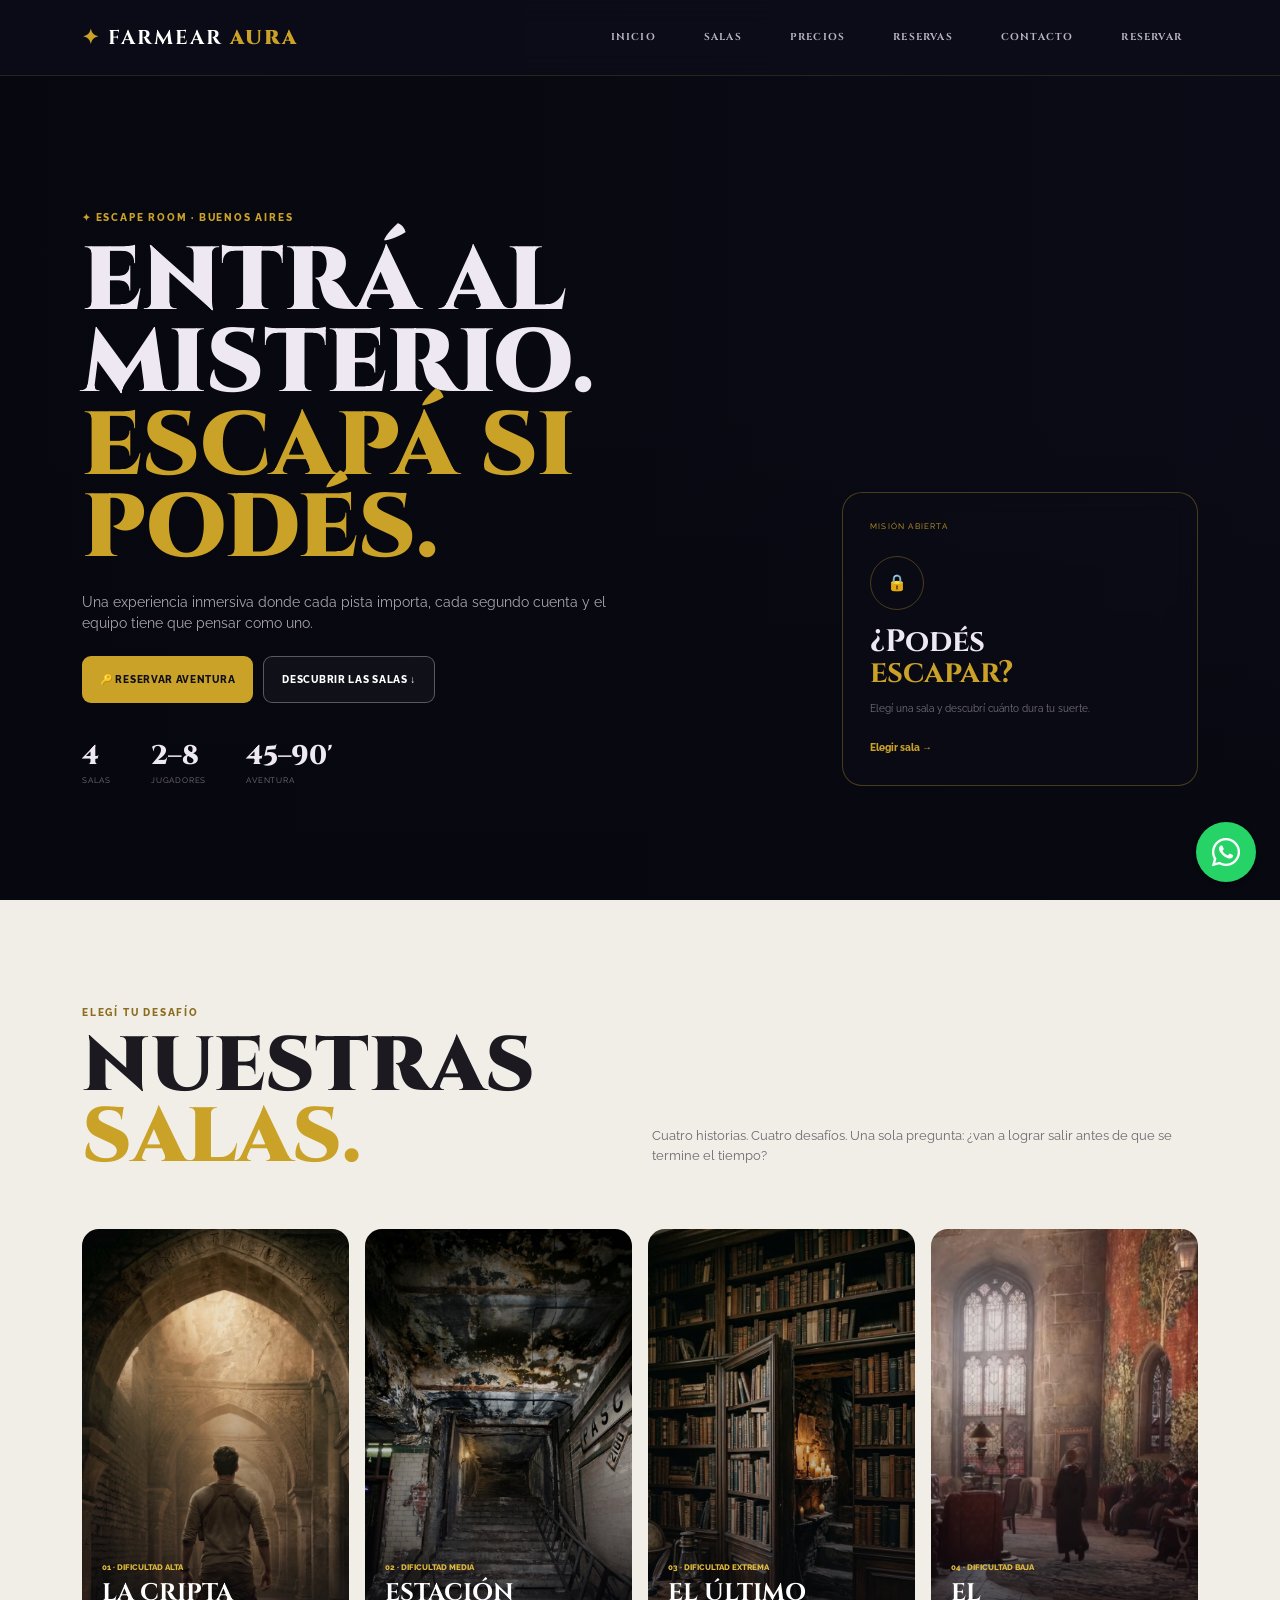
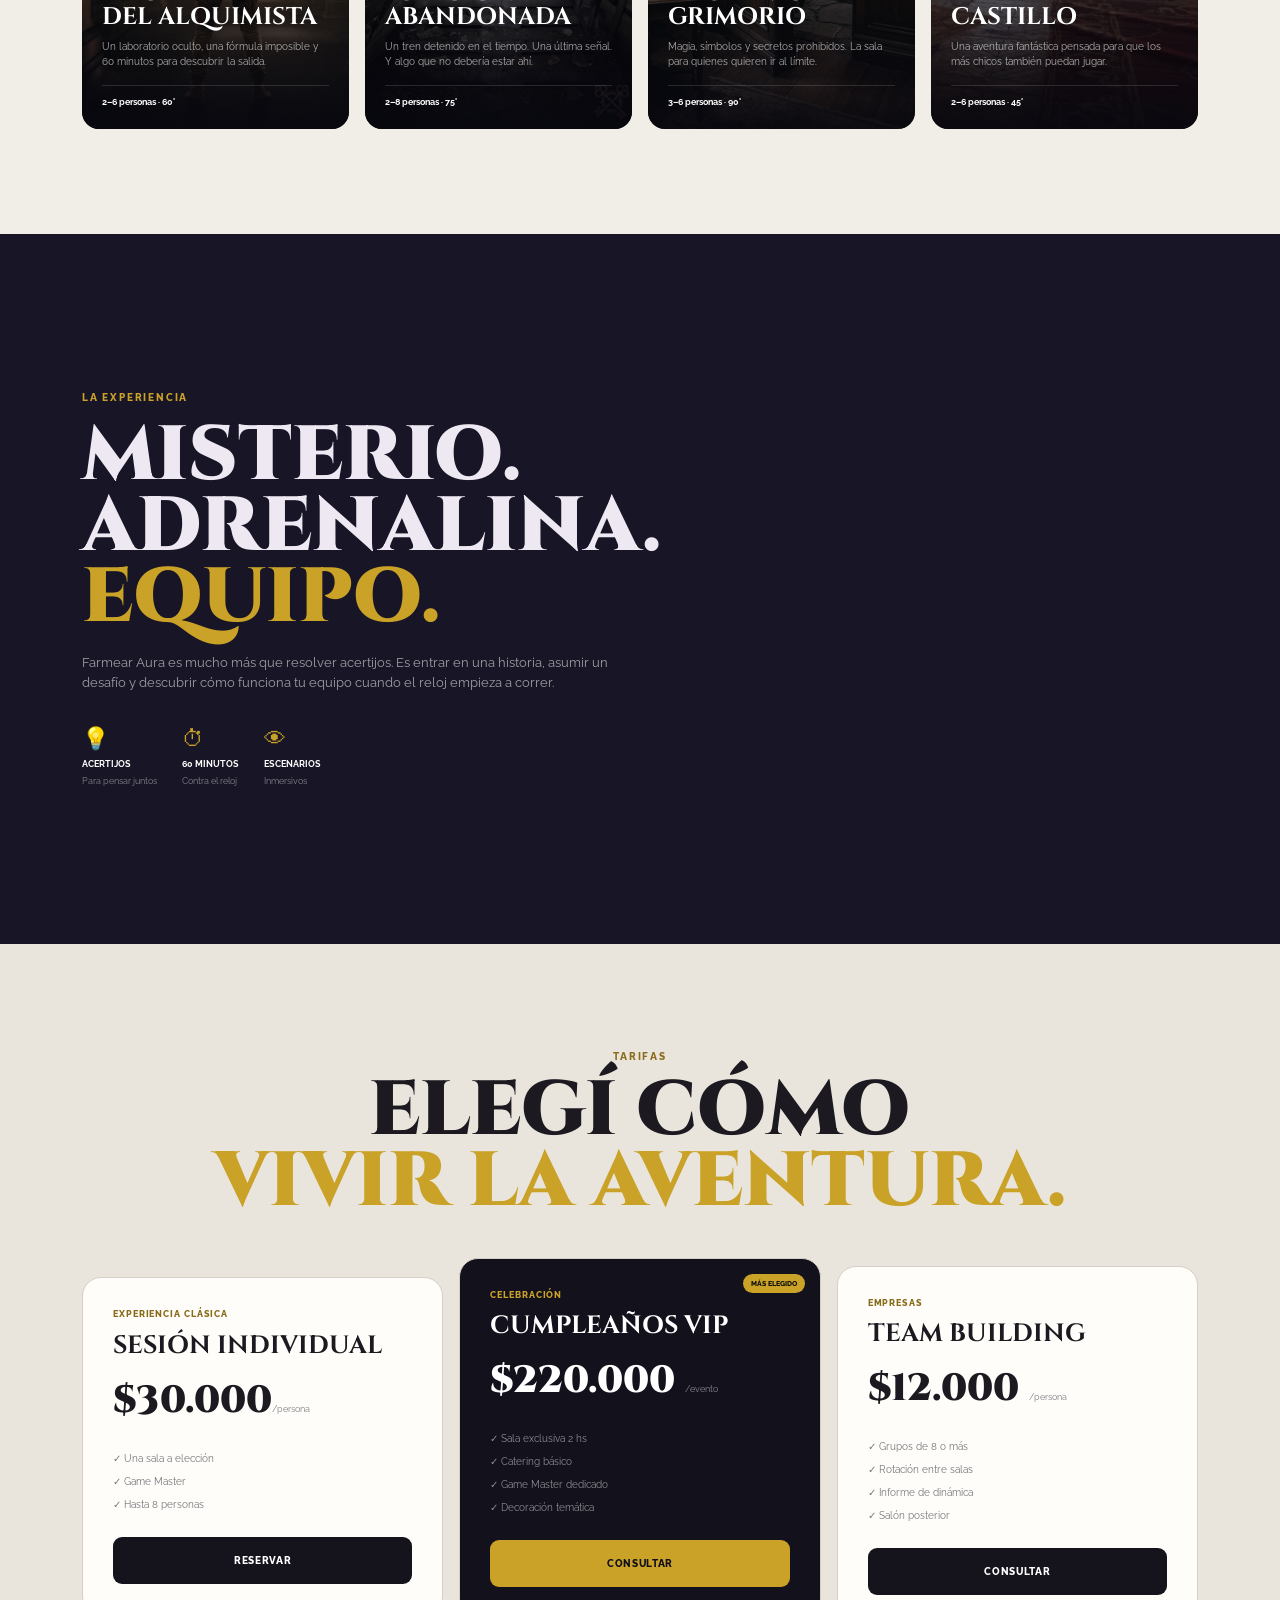
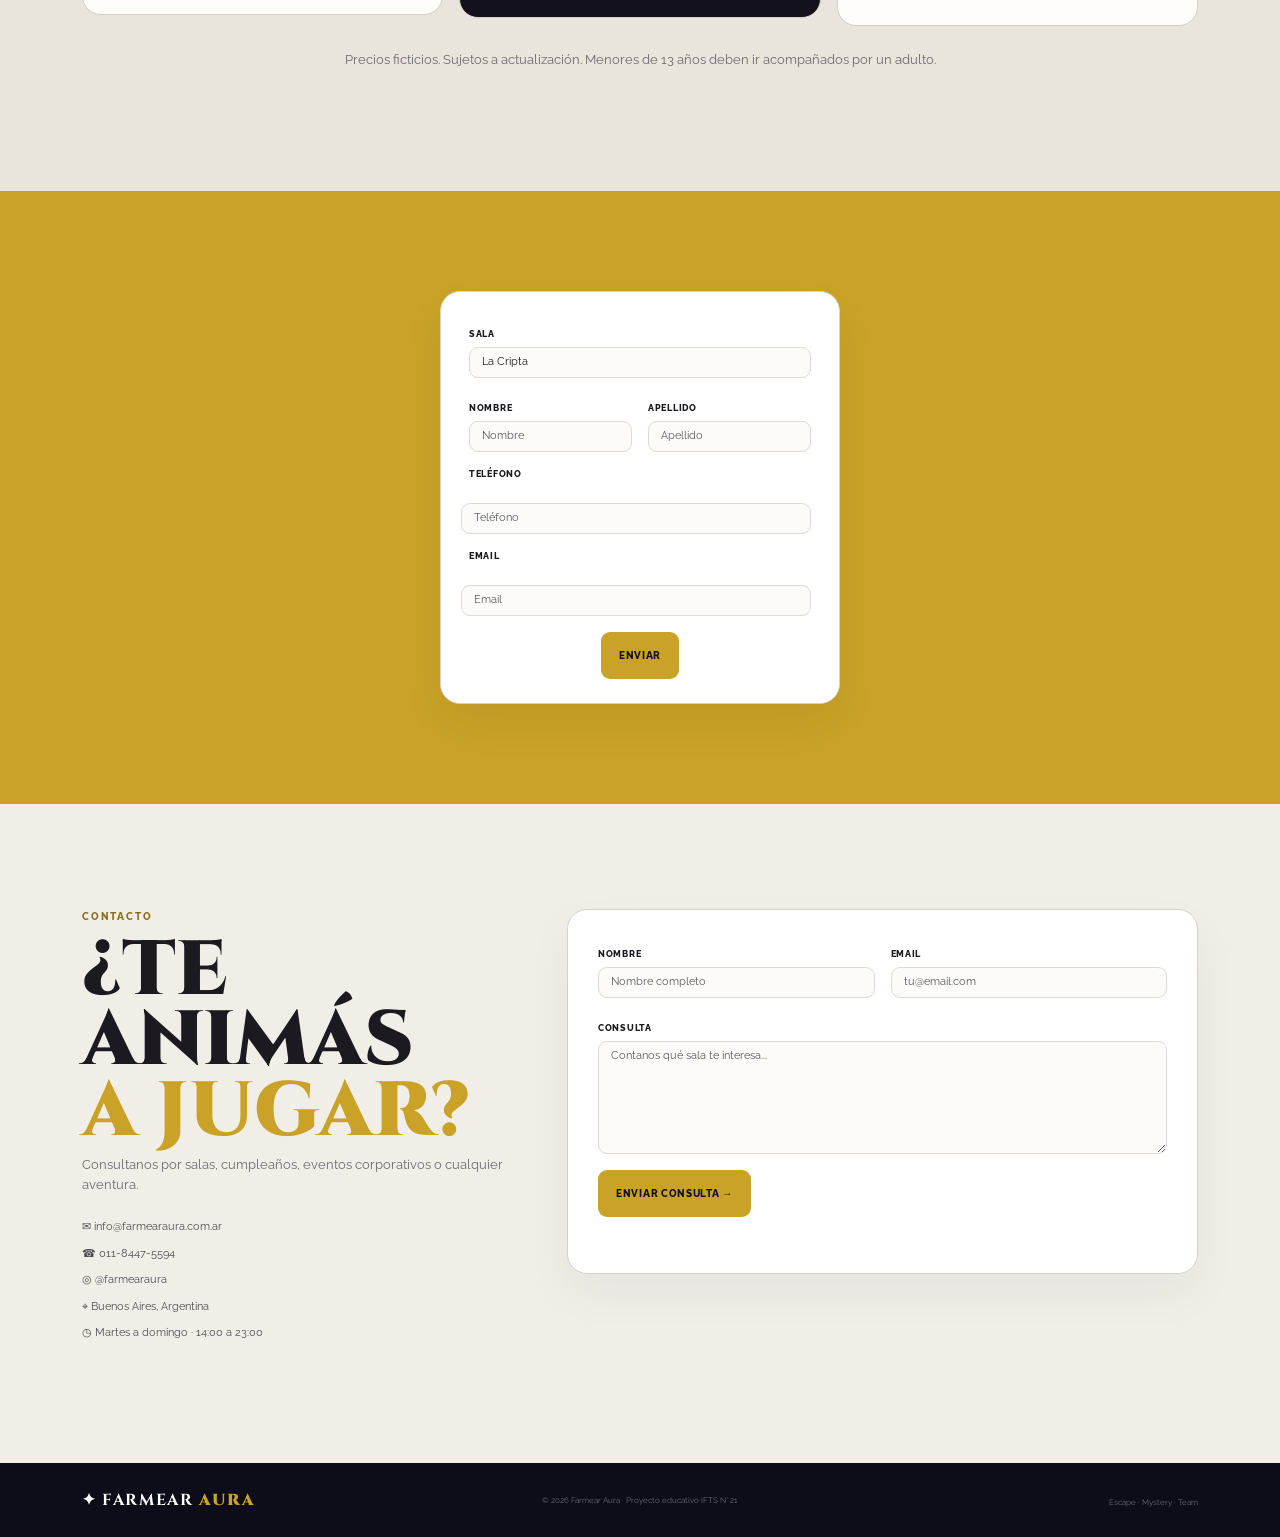
==== public/index.html @ 3970a39c "Merge d81bdaf95ac5632f0541e61fbe71f03ca1d2b239 into 0f317cb388a21f4d4d3e3b70aa6f4d7a9e1dc348" ====
<!doctype html>
<html lang="es">

<head>
  <meta charset="utf-8">
  <meta name="viewport" content="width=device-width, initial-scale=1">
  <title>Farmear Aura | Escape Room</title>
  <meta name="description" content="Farmear Aura: escape rooms inmersivos en Buenos Aires.">
  <link rel="icon" href="assets/img/favicon.svg" type="image/svg+xml">

  <!-- Tipografías de Google Fonts -->
  <link rel="preconnect" href="https://fonts.googleapis.com">
  <link rel="preconnect" href="https://fonts.gstatic.com" crossorigin>
  <link
    href="https://fonts.googleapis.com/css2?family=Cinzel:wght@500;700;900&family=Raleway:wght@400;500;600;700&display=swap"
    rel="stylesheet">

  <!-- =====================================================
       Bootstrap 5 CSS — andamiaje estructural
       Provee: grid (container/row/col), navbar, botones,
       formularios, utilidades de espaciado y display.
       ===================================================== -->
  <link href="https://cdn.jsdelivr.net/npm/bootstrap@5.3.3/dist/css/bootstrap.min.css" rel="stylesheet">

  <!-- Bootstrap Icons — íconos vía CDN -->
  <link rel="stylesheet" href="https://cdn.jsdelivr.net/npm/bootstrap-icons@1.11.3/font/bootstrap-icons.min.css">

  <!-- =====================================================
       CSS personalizado — identidad visual de Farmear Aura
       Provee: colores, tipografía, efectos, componentes
       propios. Las clases propias usan el prefijo fa-
       ===================================================== -->
  <link rel="stylesheet" href="assets/css/styles.css">
  <link rel="stylesheet" href="https://cdnjs.cloudflare.com/ajax/libs/font-awesome/6.5.1/css/all.min.css">
</head>

<body id="top">


  <!-- =====================================================
       NAVBAR
       Bootstrap: navbar navbar-expand-lg fixed-top
         → controla el colapso en mobile, la posición fija
           y el breakpoint de expansión (lg = 992px)
       Custom: fa-navbar, fa-brand, fa-nav-link, fa-nav-cta
         → colores, tipografía, efecto glassmorphism
       ===================================================== -->
  <nav class="navbar navbar-expand-lg fixed-top fa-navbar">
    <div class="container">

      <!--<a class="navbar-brand fa-brand" href="#inicio">
        <span>✦</span> FARMEAR <b>AURA</b>
      </a>-->
      
      <!--Aca separamos las palabras e icono por clase para poder darle un estilo diferente a cada uno-->
      <a class="navbar-brand fa-brand" href="#inicio">
      <span class="fa-icon">✦</span>
      <span class="fa-farmear">FARMEAR</span>
      <b class="fa-aura">AURA</b>
      </a>

      <!-- Bootstrap maneja el toggle de este botón automáticamente
           mediante data-bs-toggle y data-bs-target -->
      <button class="navbar-toggler fa-toggler" type="button" data-bs-toggle="collapse" data-bs-target="#navLinks"
        aria-controls="navLinks" aria-expanded="false" aria-label="Abrir menú">
        <span></span><span></span><span></span>
      </button>

      <div class="collapse navbar-collapse" id="navLinks">
        <!-- ms-auto empuja los links hacia la derecha -->
        <ul class="navbar-nav ms-auto align-items-lg-center gap-lg-3">
          <!-- data-section es leído por el IntersectionObserver en main.js -->
          <li class="nav-item"><a class="nav-link fa-nav-link" href="#inicio" data-section="inicio">INICIO</a></li>
          <li class="nav-item"><a class="nav-link fa-nav-link" href="#salas" data-section="salas">SALAS</a></li>
          <li class="nav-item"><a class="nav-link fa-nav-link" href="#precios" data-section="precios">PRECIOS</a></li>
          <li class="nav-item"><a class="nav-link fa-nav-link" href="#reservas" data-section="reservas">RESERVAS</a>
          </li>
          <li class="nav-item"><a class="nav-link fa-nav-link" href="#contacto" data-section="contacto">CONTACTO</a>
          </li>
          <li class="nav-item"><a class="nav-link fa-nav-cta" href="#reservas">RESERVAR</a></li>
        </ul>
      </div>

    </div>
  </nav>


  <main>

    <!-- ===================================================
         HERO
         Bootstrap: container, row, col-lg-8, col-lg-4,
           d-none d-lg-block (ocultar tarjeta en mobile)
         Custom: fa-hero, fa-hero-bg, fa-hero-overlay,
           fa-mission, fa-stats, fa-actions
         =================================================== -->
    <section class="fa-hero" id="inicio">
      <div class="fa-hero-bg"></div>
      <div class="fa-hero-overlay"></div>

      <div class="container fa-hero-content">
        <div class="row align-items-end">

          <div class="col-lg-8">
            <span class="fa-eyebrow">✦ ESCAPE ROOM · BUENOS AIRES</span>
            <h1>Entrá al misterio.<br><span>Escapá si podés.</span></h1>
            <p>Una experiencia inmersiva donde cada pista importa, cada segundo cuenta y el equipo tiene que pensar como
              uno.</p>
            <div class="fa-actions">
              <a class="btn fa-btn fa-btn-gold" href="#reservas">🔑 Reservar aventura</a>
              <a class="btn fa-btn fa-btn-outline" href="#salas">Descubrir las salas ↓</a>
            </div>
            <div class="fa-stats">
              <div><strong>4</strong><small>SALAS</small></div>
              <div><strong>2–8</strong><small>JUGADORES</small></div>
              <div><strong>45–90'</strong><small>AVENTURA</small></div>
            </div>
          </div>

          <!-- d-none d-lg-block: Bootstrap oculta este bloque en
               pantallas menores a lg (992px) -->
          <div class="col-lg-4 d-none d-lg-block">
            <div class="fa-mission">
              <small>MISIÓN ABIERTA</small>
              <div class="fa-mission-icon">🔒</div>
              <h2>¿Podés<br><span>escapar?</span></h2>
              <p>Elegí una sala y descubrí cuánto dura tu suerte.</p>
              <a href="#reservas">Elegir sala →</a>
            </div>
          </div>

        </div>
      </div>
    </section>


    <!-- ===================================================
         SALAS
         Bootstrap: row g-3, col-lg-3 col-md-6
           → 4 columnas en desktop, 2 en tablet, 1 en mobile
         Custom: fa-room, fa-room-bg, fa-room-shade,
           fa-room-info, fa-room-1 … fa-room-4
         =================================================== -->
    <section class="fa-section fa-rooms" id="salas">
      <div class="container">
        <div class="row align-items-end mb-5">
          <div class="col-lg-6">
            <span class="fa-eyebrow fa-eyebrow-dark">ELEGÍ TU DESAFÍO</span>
            <h2>Nuestras<br><span>salas.</span></h2>
          </div>
          <div class="col-lg-6">
            <p>Cuatro historias. Cuatro desafíos. Una sola pregunta: ¿van a lograr salir antes de que se termine el tiempo?</p>
          </div>
        </div>

        <div class="row g-3">
          <div class="col-lg-3 col-md-6">
            <article class="fa-room fa-room-1">
              <div class="fa-room-bg"></div>
              <div class="fa-room-shade"></div>
              <div class="fa-room-info">
                <small>01 · DIFICULTAD ALTA</small>
                <h3>La Cripta<br>del Alquimista</h3>
                <p>Un laboratorio oculto, una fórmula imposible y 60 minutos para descubrir la salida.</p>
                <b>2–6 personas · 60'</b>
              </div>
            </article>
          </div>

          <div class="col-lg-3 col-md-6">
            <article class="fa-room fa-room-2">
              <div class="fa-room-bg"></div>
              <div class="fa-room-shade"></div>
              <div class="fa-room-info">
                <small>02 · DIFICULTAD MEDIA</small>
                <h3>Estación<br>Abandonada</h3>
                <p>Un tren detenido en el tiempo. Una última señal. Y algo que no debería estar ahí.</p>
                <b>2–8 personas · 75'</b>
              </div>
            </article>
          </div>

          <div class="col-lg-3 col-md-6">
            <article class="fa-room fa-room-3">
              <div class="fa-room-bg"></div>
              <div class="fa-room-shade"></div>
              <div class="fa-room-info">
                <small>03 · DIFICULTAD EXTREMA</small>
                <h3>El Último<br>Grimorio</h3>
                <p>Magia, símbolos y secretos prohibidos. La sala para quienes quieren ir al límite.</p>
                <b>3–6 personas · 90'</b>
              </div>
            </article>
          </div>

          <div class="col-lg-3 col-md-6">
            <article class="fa-room fa-room-4">
              <div class="fa-room-bg"></div>
              <div class="fa-room-shade"></div>
              <div class="fa-room-info">
                <small>04 · DIFICULTAD BAJA</small>
                <h3>El<br>Castillo</h3>
                <p>Una aventura fantástica pensada para que los más chicos también puedan jugar.</p>
                <b>2–6 personas · 45'</b>
              </div>
            </article>
          </div>
        </div>

      </div>
    </section>


    <!-- ===================================================
         EXPERIENCIA
         Bootstrap: row g-5, col-lg-6, align-items-center
         Custom: fa-experience, fa-exp-image, fa-points
         =================================================== -->
    <section class="fa-experience">
      <div class="container">
        <div class="row align-items-center g-5">

          <div class="col-lg-6">
            <span class="fa-eyebrow">LA EXPERIENCIA</span>
            <h2>Misterio.<br>Adrenalina.<br><span>Equipo.</span></h2>
            <p>Farmear Aura es mucho más que resolver acertijos. Es entrar en una historia, asumir un desafío y
              descubrir cómo funciona tu equipo cuando el reloj empieza a correr.</p>
            <div class="fa-points">
              <span>💡<b>Acertijos</b><small>Para pensar juntos</small></span>
              <span>⏱<b>60 minutos</b><small>Contra el reloj</small></span>
              <span>👁<b>Escenarios</b><small>Inmersivos</small></span>
            </div>
          </div>

          <div class="col-lg-6">
            <div class="fa-exp-image"></div>
          </div>

        </div>
      </div>
    </section>


    <!-- ===================================================
         PRECIOS
         Bootstrap: row g-3, col-lg-4 col-md-8,
           justify-content-center, align-items-center,
           text-center, mb-5
         Custom: fa-pricing, fa-price-card, fa-price-featured
         =================================================== -->
    <section class="fa-section fa-pricing" id="precios">
      <div class="container">

        <div class="text-center mb-5">
          <span class="fa-eyebrow fa-eyebrow-dark">TARIFAS</span>
          <h2>Elegí cómo<br><span>vivir la aventura.</span></h2>
          
        </div>

        <!-- align-items-center: centra verticalmente las 3 cards
             (la del medio está elevada con transform en el CSS) -->
        <div class="row g-3 justify-content-center align-items-center">

          <div class="col-lg-4 col-md-8">
            <article class="fa-price-card">
              <small>EXPERIENCIA CLÁSICA</small>
              <h3>Sesión individual</h3>
              <strong>$30.000<i>/persona</i></strong>
              <ul>
                <li>✓ Una sala a elección</li>
                <li>✓ Game Master</li>
                <li>✓ Hasta 8 personas</li>
              </ul>
              <a class="btn fa-btn fa-btn-dark" href="#reservas">Reservar</a>
            </article>
          </div>

          <div class="col-lg-4 col-md-8">
            <article class="fa-price-card fa-price-featured">
              <em>Más elegido</em>
              <small>CELEBRACIÓN</small>
              <h3>Cumpleaños VIP</h3>
              <strong>$220.000 <i>/evento</i></strong>
              <ul>
                <li>✓ Sala exclusiva 2 hs</li>
                <li>✓ Catering básico</li>
                <li>✓ Game Master dedicado</li>
                <li>✓ Decoración temática</li>
              </ul>
              <a class="btn fa-btn fa-btn-gold" href="#contacto">Consultar</a>
            </article>
          </div>

          <div class="col-lg-4 col-md-8">
            <article class="fa-price-card">
              <small>EMPRESAS</small>
              <h3>Team Building</h3>
              <strong>$12.000 <i>/persona</i></strong>
              <ul>
                <li>✓ Grupos de 8 o más</li>
                <li>✓ Rotación entre salas</li>
                <li>✓ Informe de dinámica</li>
                <li>✓ Salón posterior</li>
              </ul>
              <a class="btn fa-btn fa-btn-dark" href="#contacto">Consultar</a>
            </article>
          </div>

        </div>

        <p class="text-center fa-note mt-4">
          Precios ficticios. Sujetos a actualización. Menores de 13 años deben ir acompañados por un adulto.
        </p>

      </div>
    </section>


    <!-- FORMULARIO DE RESERVA V1 -->
    <section class="fa-booking" id="reservas">

      <form id="formReserva" class="form-reservas" novalidate>
        <div class="row g-3 mb-3">
          <div class="col-12">

            <label class="form-label fa-label" for="sala">Sala</label>
            <select id="sala" name="sala" class="form-select fa-input fa-select" required>
              <option value="boveda">La Cripta</option>
              <option value="laboratorio">Estación Abandonada</option>
              <option value="faro">El Último Grimorio</option>
              <option value="biblioteca">El Castillo</option>
            </select>
          </div>

        </div>

        <div class="row g-3 mb-3">
          <div class="col-md-6">
            <label class="form-label fa-label">Nombre</label>
            <input id="Nombre" class="form-control fa-input" name="name" required minlength="2" placeholder="Nombre">
          </div>

          <div class="col-md-6">
            <label class="form-label fa-label">Apellido</label>
            <input id="Apellido" class="form-control fa-input" name="apellido" type="text" required minlength="2"
              placeholder="Apellido">
          </div>

          <label class="form-label fa-label">Teléfono</label>
          <input id="Teléfono" class="form-control fa-input-reservas" name="phone" type="tel" required
            placeholder="Teléfono">

          <label class="form-label fa-label">Email</label>
          <input id="Email" class="form-control fa-input-reservas" name="email" type="email" required
            placeholder="Email">

        </div>
        <div class="text-center"><button type="submit" class="btn fa-btn fa-btn-gold"> Enviar </button></div>

      </form>

    </section>


    <!-- ===================================================
         CONTACTO
         Bootstrap: row g-5, col-lg-5, col-lg-7
           form-control (base de inputs), form-label,
           row g-3 mb-3, col-md-6, mb-3
         Custom: fa-contact, fa-form, fa-label, fa-input,
           fa-contact-list, fa-wa
         =================================================== -->
    <section class="fa-section fa-contact" id="contacto">
      <div class="container">
        <div class="row g-5">

          <!-- Info -->
          <div class="col-lg-5">
            <span class="fa-eyebrow fa-eyebrow-dark">CONTACTO</span>
            <h2>¿Te animás<br><span>a jugar?</span></h2>
            <p>Consultanos por salas, cumpleaños, eventos corporativos o cualquier aventura.</p>
            <ul class="fa-contact-list">
              <li>✉ info@farmearaura.com.ar</li>
              <li>☎ 011-8447-5594</li>
              <li>◎ @farmearaura</li>
              <li>⌖ Buenos Aires, Argentina</li>
              <li>◷ Martes a domingo · 14:00 a 23:00</li>
            </ul>
          </div>

          <!-- Formulario -->
          <div class="col-lg-7">
            <form id="contactForm" class="fa-form" novalidate>

              <!-- Bootstrap row + col divide el formulario en dos columnas -->
              <div class="row g-3 mb-3">
                <div class="col-md-6">
                  <!-- form-label: Bootstrap; fa-label: tipografía custom -->
                  <label class="form-label fa-label">Nombre</label>
                  <!-- form-control: Bootstrap (padding, borde, outline);
                       fa-input: colores y borde propios de Farmear -->
                  <input class="form-control fa-input" name="name" required minlength="3" placeholder="Nombre completo">
                </div>
                <div class="col-md-6">
                  <label class="form-label fa-label">Email</label>
                  <input class="form-control fa-input" name="email" type="email" required placeholder="tu@email.com">

                </div>
              </div>

              <div class="mb-3">
                <label class="form-label fa-label">Consulta</label>
                <textarea class="form-control fa-input" name="message" required minlength="10" rows="6"
                  placeholder="Contanos qué sala te interesa..."></textarea>
              </div>

              <button type="submit" class="btn fa-btn fa-btn-gold">
                Enviar consulta →
              </button>
              <output id="formMsg"></output>

            </form>
          </div>

        </div>
      </div>

      <a class="whatsapp" id="btnWhatsapp"
          href="https://wa.me/549XXXXXXXXXX?text=Hola!"
          target="_blank" rel="noopener"
          aria-label="Escribinos por WhatsApp">
          <i class="fa-brands fa-whatsapp"></i>
      </a>
    </section>
          
   

  </main>



  <!-- =====================================================
       FOOTER
       Bootstrap: row, col-lg-4, align-items-center,
         text-center, text-lg-start, text-lg-end
       Custom: fa-footer, fa-brand
       ===================================================== -->
  <footer class="fa-footer">
    <div class="container">
      <div class="row align-items-center text-center g-3">
        <div class="col-lg-4 text-lg-start">
          <a class="fa-brand" href="#top">✦ FARMEAR <b>AURA</b></a>
        </div>
        <div class="col-lg-4">
          <p class="mb-0">© <span id="year"></span> Farmear Aura · Proyecto educativo IFTS N° 21</p>
        </div>
        <div class="col-lg-4 text-lg-end">
          <span>Escape · Mystery · Team</span>
        </div>
      </div>
    </div>
  </footer>

  <!-- =====================================================
       Bootstrap 5 JS Bundle
       Incluye Popper.js. Necesario para el navbar collapse
       (el botón hamburguesa en mobile).
       ===================================================== -->
  <script src="https://cdn.jsdelivr.net/npm/bootstrap@5.3.3/dist/js/bootstrap.bundle.min.js"></script>

  <!-- JS personalizado Farmear Aura -->
  <script src="assets/js/main.js"></script>
</body>

</html>
---- public/assets/css/styles.css ----
/* ============================================================
   FARMEAR AURA — styles.css
   Identidad visual personalizada sobre Bootstrap 5

   Bootstrap provee la estructura (grid, navbar, botones,
   formularios). Este archivo define quién ES esta marca:
   colores, tipografía, efectos y componentes propios.

   Convención de nombres: clases propias con prefijo fa-
   Así queda claro en el HTML qué es Bootstrap y qué es nuestro.
   ============================================================ */


/* ============================================================
   1. VARIABLES Y BASE
   ============================================================ */

:root {
  --gold:  #c9a227;
  --gold2: #e2bb3d;
  --paper: #f1eee8;
  --dark:  #11101a;
  --nav-h: 76px;    /* altura de la navbar fija */
}

html {
  scroll-behavior: smooth;

  /* scroll-padding-top compensa la navbar fija:
     cuando hacemos clic en un anchor (#salas), el navegador
     deja un espacio arriba igual a la altura del nav.
     Sin esto, el título de la sección quedaría oculto detrás de la navbar. */
  scroll-padding-top: var(--nav-h);
}

body {
  font-family: Raleway, Arial, sans-serif;
  background: #0d0d1a;
  color: #eee8f2;
  overflow-x: hidden;
}

a {
  text-decoration: none;
  color: inherit;
}


/* ============================================================
   2. TIPOGRAFÍA — marca
   ============================================================ */

.fa-brand {
  font-family: Cinzel, serif;
  font-weight: 700;
  letter-spacing: 0.1em;
  color: #fff;
}

.fa-brand span,
.fa-brand b {
  color: var(--gold);
}


/* ============================================================
   3. NAVBAR
   Sobreescribimos los defaults de Bootstrap (.navbar, .nav-link)
   con nuestra identidad visual.
   ============================================================ */

.fa-navbar {
  /* glassmorphism: fondo semitransparente con desenfoque */
  background: rgba(13, 13, 26, 0.78);
  backdrop-filter: blur(14px);
  -webkit-backdrop-filter: blur(14px);
  border-bottom: 1px solid rgba(201, 162, 39, 0.16);
  min-height: var(--nav-h);
}

/* Links del nav: override de Bootstrap .nav-link */
.fa-nav-link {
  font-family: Cinzel, serif;
  font-size: 10px;
  font-weight: 700;
  letter-spacing: 0.12em;
  color: #bbb5c2 !important;
  padding: 10px 15px !important;
  border: 1px solid transparent;      /* ← antes: #8c711f */
  border-radius: 8px;
  transition: color .2s, border-color .2s;
}

.fa-nav-link:hover,
.fa-nav-link.active {
  /* .active es añadida por el IntersectionObserver en main.js */
  color: var(--gold2) !important;
}

/* Botón CTA "RESERVAR" en la nav */
.fa-nav-cta {
  font-family: Cinzel, serif;
  font-size: 10px;
  font-weight: 700;
  letter-spacing: 0.12em;
  color: #bbb5c2 !important;          /* gris */
  padding: 10px 15px !important;
  border: 1px solid transparent;      /* recuadro invisible */
  border-radius: 8px;
  transition: color .2s, border-color .2s;
}

.fa-nav-link:hover,
.fa-nav-cta:hover {
  color: var(--gold) !important;
  border-color: #8c711f;
}

/* Hamburguesa personalizada: reemplazamos el ícono de Bootstrap */
.fa-toggler {
  background: none;
  border: 0;
  padding: 4px;
  box-shadow: none !important;  /* Bootstrap le agrega un outline al focus */
}

.fa-toggler span {
  display: block;
  width: 24px;
  height: 2px;
  background: var(--gold);
  margin: 5px 0;
}

/* Menú desplegado en mobile (Bootstrap .collapse activo) */
@media (max-width: 991px) {
  .fa-navbar .navbar-collapse {
    background: rgba(13, 13, 26, 0.97);
    border: 1px solid rgba(201, 162, 39, 0.2);
    border-radius: 15px;
    padding: 12px;
    margin-top: 10px;
  }

  /*.fa-nav-link,*/
  .fa-nav-link.active {
  color: var(--gold2) !important;
  }
  .fa-nav-cta {
    font-family: Cinzel, serif;
    font-size: 10px;
    font-weight: 700;
    letter-spacing: 0.12em;
    color: #bbb5c2 !important;
    padding: 10px 15px !important;
    border: 1px solid transparent;      
    border-radius: 8px;
    transition: color .2s, border-color .2s;
  }
}

/* ====================================
   ✦ FARMEAR AURA - Titulo ✦
   ==================================== */

/* Ícono ✦ fijo */
.fa-icon {
  color: var(--gold); /* Esta separado para que no tome los efectos de FARMEAR*/
}

/* FARMEAR: blanco fijo, hover dorado */
.fa-farmear {
  color: #fff !important; /*Le agregamos el important para que deje la palabra FARMEAR en blanco*/
  transition: color .2s, text-shadow .2s;
}
.fa-farmear:hover {
  color: var(--gold);
  text-shadow: 0 0 8px var(--gold);
}

/* AURA: dorado fijo */
.fa-aura {
  color: var(--gold);
}
.fa-aura:hover {
  color: var(--gold); /* se mantiene dorado */
  text-shadow: none; /* sin efecto */
}

/* ============================================================
   4. UTILIDADES COMPARTIDAS
   ============================================================ */

/* Eyebrow: etiqueta pequeña sobre los títulos */
.fa-eyebrow {
  display: block;
  color: var(--gold);
  font-size: 10px;
  font-weight: 800;
  letter-spacing: 0.18em;
  text-transform: uppercase;
  margin-bottom: 12px;
}

.fa-eyebrow-dark {
  color: #8b6e1d;
}

/* Títulos grandes de sección (h2) */
.fa-section h2,
.fa-experience h2,
.fa-booking h2,
.fa-contact h2,
.fa-rooms h2 {
  font: 900 clamp(36px, 6vw, 80px)/0.92 Cinzel, serif;
  text-transform: uppercase;
  margin-top: 4px;
}

.fa-section h2 span,
.fa-experience h2 span,
.fa-booking h2 span,
.fa-contact h2 span,
.fa-rooms h2 span {
  color: var(--gold);
}

/* ─── Botones personalizados ───────────────────────────────────
   Bootstrap .btn provee la base: display inline-flex,
   cursor pointer, transition, font-size heredado.
   Nuestras clases fa-btn-* añaden los colores de la marca.
   ────────────────────────────────────────────────────────── */
.fa-btn {
  display: inline-flex;
  align-items: center;
  justify-content: center;
  min-height: 47px;
  padding: 0 18px;
  font-size: 10px;
  font-weight: 800;
  text-transform: uppercase;
  letter-spacing: 0.07em;
  border-radius: 9px;
  border: 0;
}

.fa-btn-gold {
  background: var(--gold);
  color: #11101a;
}
.fa-btn-gold:hover {
  background: var(--gold2);
  color: #11101a;
}

.fa-btn-outline {
  border: 1px solid rgba(255, 255, 255, .3);
  background: rgba(255, 255, 255, .04);
  color: #fff;
}
.fa-btn-outline:hover {
  background: rgba(255, 255, 255, .1);
  color: #fff;
}

.fa-btn-dark {
  background: #15141c;
  color: #fff;
}
.fa-btn-dark:hover {
  background: #1e1c2a;
  color: #fff;
}


/* ============================================================
   5. HERO
   ============================================================ */

.fa-hero {
  min-height: 850px;
  height: 100svh;     /* svh = "small viewport height", más confiable en mobile */
  max-height: 950px;
  position: relative;
  display: flex;
  align-items: center;
  overflow: hidden;
}

/* Capas de la hero: background + overlay, ambas en position: absolute */
.fa-hero-bg,
.fa-hero-overlay {
  position: absolute;
  inset: 0;           /* shorthand para top/right/bottom/left: 0 */
}

.fa-hero-bg {
  background: url("https://images.unsplash.com/photo-1505236858219-8359eb29e329?auto=format&fit=crop&w=2200&q=85") center / cover;
  animation: fa-zoom 18s alternate infinite;
}

/* Overlay: dos gradientes en capas para oscurecer los bordes */
.fa-hero-overlay {
  background:
    linear-gradient(90deg, rgba(7,7,15,.97), rgba(7,7,15,.7) 50%, rgba(7,7,15,.25)),
    linear-gradient(0deg, rgba(7,7,15,.9), transparent 55%);
}

@keyframes fa-zoom {
  to { transform: scale(1.08); }
}

.fa-hero-content {
  position: relative;
  z-index: 2;   /* sobre las capas bg y overlay */
  padding-top: calc(var(--nav-h) + 20px);
}

.fa-hero h1 {
  font: 900 clamp(46px, 7vw, 96px)/0.92 Cinzel, serif;
  text-transform: uppercase;
  margin: 16px 0 22px;
}

.fa-hero h1 span { color: var(--gold); }

.fa-hero p {
  max-width: 570px;
  color: #aaa4b2;
  font-size: 14px;
  margin-bottom: 22px;
}

.fa-actions {
  display: flex;
  gap: 10px;
  flex-wrap: wrap;
  margin-bottom: 35px;
}

.fa-stats {
  display: flex;
  gap: 40px;
}

.fa-stats div {
  display: flex;
  flex-direction: column;
}

.fa-stats strong {
  font: 800 27px Cinzel, serif;
}

.fa-stats small {
  font-size: 8px;
  color: #77717e;
  letter-spacing: 0.1em;
}

/* Tarjeta "MISIÓN ABIERTA" (columna derecha del hero) */
.fa-mission {
  padding: 27px;
  border: 1px solid rgba(201, 162, 39, .33);
  border-radius: 20px;
  background: rgba(12, 12, 23, .67);
  backdrop-filter: blur(12px);
}

.fa-mission > small {
  display: block;
  color: var(--gold);
  font-size: 8px;
  letter-spacing: 0.15em;
}

.fa-mission-icon {
  width: 54px;
  height: 54px;
  border: 1px solid rgba(201, 162, 39, .33);
  border-radius: 50%;
  display: grid;
  place-items: center;
  margin: 24px 0 17px;
}

.fa-mission h2 {
  font: 700 31px/1 Cinzel, serif;
}

.fa-mission h2 span { color: var(--gold); }

.fa-mission p {
  color: #77717e;
  font-size: 10px;
  margin: 12px 0 18px;
}

.fa-mission a {
  color: var(--gold);
  font-size: 10px;
  font-weight: 800;
}


/* ============================================================
   6. SALAS
   ============================================================ */

.fa-section {
  padding: 105px 0;
}

.fa-rooms {
  background: var(--paper);
  color: #1c1a20;
}

.fa-rooms p {
  color: #6d6870;
  font-size: 13px;
}

/* Card de sala: Bootstrap col- maneja el ancho,
   fa-room maneja la apariencia */
.fa-room {
  height: 500px;
  position: relative;
  overflow: hidden;
  border-radius: 17px;
  color: #fff;
}

.fa-room-bg,
.fa-room-shade {
  position: absolute;
  inset: 0;
}

.fa-room-bg {
  background-size: cover;
  background-position: center;
  transition: transform .5s;
}

.fa-room:hover .fa-room-bg {
  transform: scale(1.07);
}

/* Una clase por sala para la imagen de fondo */
.fa-room-1 .fa-room-bg { background-image: url("../img/lacripta.jfif"); }
.fa-room-2 .fa-room-bg { background-image: url("../img/ola.jfif"); }
.fa-room-3 .fa-room-bg { background-image: url("../img/elultimogrimorio.jpg"); }
.fa-room-4 .fa-room-bg { background-image: url("../img/elcastillo.avif"); }

.fa-room-shade {
  background: linear-gradient(0deg, rgba(8,8,15,.95), rgba(8,8,15,.06) 70%);
}

.fa-room-info {
  position: absolute;
  left: 20px;
  right: 20px;
  bottom: 20px;
}

.fa-room-info small {
  display: block;
  color: var(--gold2);
  font-size: 8px;
  font-weight: 800;
}

.fa-room-info h3 {
  font: 700 24px/1 Cinzel, serif;
  margin-top: 8px;
  text-transform: uppercase;
}

.fa-room-info p {
  font-size: 10px;
  color: rgba(255,255,255,.66);
  margin-top: 10px;
}

.fa-room-info b {
  display: block;
  border-top: 1px solid rgba(255,255,255,.13);
  margin-top: 13px;
  padding-top: 10px;
  font-size: 9px;
}


/* ============================================================
   7. EXPERIENCIA
   ============================================================ */

.fa-experience {
  padding: 105px 0;
  background: #181626;
}

.fa-experience h2 { margin: 16px 0 20px; }

.fa-experience p {
  color: rgba(255,255,255,.58);
  font-size: 13px;
}

.fa-exp-image {
  min-height: 500px;
  border-radius: 22px;
  background: url("https://images.unsplash.com/photo-1518709268805-4e9042af9f23?auto=format&fit=crop&w=1300&q=85") center / cover;
}

.fa-points {
  display: flex;
  gap: 25px;
  margin-top: 30px;
}

.fa-points span {
  display: flex;
  flex-direction: column;
  gap: 3px;
  font-size: 22px;
  color: var(--gold);
}

.fa-points b {
  font-size: 9px;
  text-transform: uppercase;
  color: #fff;
}

.fa-points small {
  font-size: 9px;
  color: rgba(255,255,255,.46);
}


/* ============================================================
   8. PRECIOS
   ============================================================ */

.fa-pricing {
  background: #e9e5dd;
  color: #1c1a20;
}

.fa-pricing p {
  color: #6d6870;
  font-size: 13px;
}

/* fa-price-card: Bootstrap col- controla el ancho */
.fa-price-card {
  position: relative;
  display: flex;
  flex-direction: column;
  padding: 30px;
  border: 1px solid #d5cfc5;
  border-radius: 19px;
  background: #fffdf9;
  height: 100%;   /* asegura altura igual entre cards en la misma fila */
}

.fa-price-featured {
  background: #12111c;
  color: #fff;
  transform: translateY(-8px);  /* eleva visualmente la card destacada */
}

.fa-price-card > em {
  position: absolute;
  right: 15px;
  top: 15px;
  background: var(--gold);
  color: #111;
  padding: 5px 8px;
  border-radius: 99px;
  font: 800 7px Raleway, sans-serif;
  text-transform: uppercase;
  font-style: normal;
}

.fa-price-card > small {
  color: #886c1c;
  font-size: 9px;
  font-weight: 800;
  letter-spacing: 0.1em;
}

.fa-price-featured > small { color: var(--gold); }

.fa-price-card h3 {
  font: 700 25px/1 Cinzel, serif;
  text-transform: uppercase;
  margin: 11px 0 17px;
}

.fa-price-card strong { font: 900 38px Cinzel, serif; }

.fa-price-card strong i {
  font: 400 9px Raleway, sans-serif;
  color: #817c84;
}

.fa-price-featured strong i { color: rgba(255,255,255,.5); }

.fa-price-card ul {
  list-style: none;
  padding: 0;
  display: grid;
  gap: 8px;
  margin: 25px 0;
  flex: 1;  /* empuja el botón hacia abajo */
}

.fa-price-card li { font-size: 10px; color: #77727a; }
.fa-price-featured li { color: rgba(255,255,255,.53); }

.fa-note { color: #817b80; font-size: 9px; }

/* Botonera */
.fa-price-tabs {
  display: flex;
  flex-wrap: wrap;
  justify-content: center;
  gap: 12px;
  margin-bottom: 32px;
}

.fa-price-tab {
  transition: background .2s, color .2s;
}

/* Botón de la tarifa que se está mostrando */
.fa-price-tab.is-active,
.fa-price-tab.is-active:hover {
  background: var(--gold);
  color: #11101a;
}

/* Tarjetas: ocultas hasta que se elige su botón */
.fa-price-panel {
  display: none;
}

.fa-price-panel.is-open {
  display: block;
  animation: faPriceIn .35s ease;
}

@keyframes faPriceIn {
  from { opacity: 0; transform: translateY(12px); }
  to   { opacity: 1; transform: none; }
}

@media (prefers-reduced-motion: reduce) {
  .fa-price-panel.is-open { animation: none; }
}

/* ============================================================
   9. RESERVAS
   ============================================================ */

.fa-booking {
  padding: 100px 0;
  background: var(--gold);
  color: #11101a;
}

.fa-booking h2 { margin: 16px 0 20px; }

.fa-booking p {
  max-width: 550px;
  color: #574713;
  font-size: 13px;
}

.fa-steps {
  display: flex;
  gap: 25px;
  flex-wrap: wrap;
  margin-top: 28px;
}

.fa-steps span { font-size: 9px; text-transform: uppercase; }
.fa-steps b { display: block; font: 700 21px Cinzel, serif; }

.fa-booking-box {
  padding: 28px;
  background: #12111c;
  color: #fff;
  border-radius: 20px;
}

.fa-lock { font-size: 24px; }

.fa-booking-box h3 {
  font: 700 25px Cinzel, serif;
  text-transform: uppercase;
  margin-top: 17px;
}

.fa-booking-box p {
  color: rgba(255,255,255,.44);
  margin: 10px 0 20px;
  font-size: 10px;
}

#demoMsg {
  display: block;
  min-height: 18px;
  color: var(--gold);
  font-size: 9px;
  text-align: center;
  margin-top: 8px;
}


/* ============================================================
   10. CONTACTO
   ============================================================ */

.fa-contact {
  position: relative;
  background: var(--paper);
  color: #1c1a20;
}

.fa-contact p { color: #6d6870; font-size: 13px; }

.fa-contact-list {
  list-style: none;
  padding: 0;
  display: grid;
  gap: 10px;
  margin-top: 25px;
  color: #4f4a51;
  font-size: 11px;
}

.fa-wa {
  display: inline-flex;
  gap: 10px;
  align-items: center;
  margin-top: 25px;
  padding: 11px 14px;
  border: 1px dashed #b9b1a7;
  border-radius: 12px;
  color: #77716b;
}

.fa-wa small { display: block; font-size: 8px; }

/* Formulario
   Bootstrap .form-control provee: width 100%, padding,
   border, border-radius, transition de focus.
   Nosotros sobreescribimos colores. */
.fa-form {
  padding: 30px;
  border: 1px solid #d8d1c8;
  border-radius: 20px;
  background: #fff;
  box-shadow: 0 20px 45px rgba(33,29,35,.05);
}


/* Formulario de reservas*/

.form-reservas{
  width: 100%;
  max-width: 400px;         
  margin: 0 auto;
  padding: 28px 28px 24px;  

  border: 1px solid #d8d1c8;
  border-radius: 20px;
  background: #fff;
  box-shadow: 0 20px 45px rgba(33,29,35,.05);
}

.fa-input-reservas {
  background: #fcfbf8 !important;
  border-color: #ded9d2 !important;
  font-size: 11px !important;
  border-radius: 9px !important;
  color: #1c1a20 !important;
  width: 350px;
}


/* Formulario de reservas*/

.form-reservas{
  width: 100%;
  max-width: 400px;         
  margin: 0 auto;
  padding: 28px 28px 24px;  

  border: 1px solid #d8d1c8;
  border-radius: 20px;
  background: #fff;
  box-shadow: 0 20px 45px rgba(33,29,35,.05);
}

.fa-input-reservas {
  background: #fcfbf8 !important;
  border-color: #ded9d2 !important;
  font-size: 11px !important;
  border-radius: 9px !important;
  color: #1c1a20 !important;
  width: 350px;
}




.fa-label {
  font-size: 9px !important;
  font-weight: 800 !important;
  text-transform: uppercase;
  letter-spacing: 0.08em;
  color: #1c1a20 !important;
  margin-bottom: 6px !important;
}

/* Override de Bootstrap .form-control con los colores de Farmear */
.fa-input {
  background: #fcfbf8 !important;
  border-color: #ded9d2 !important;
  font-size: 11px !important;
  border-radius: 9px !important;
  color: #1c1a20 !important;
}

.fa-input:focus {
  border-color: var(--gold) !important;
  box-shadow: 0 0 0 4px rgba(201,162,39,.13) !important;
  background: #fff !important;
}

#formMsg {
  display: block;
  min-height: 18px;
  color: #2d7a4e;   /* verde: mensaje de éxito */
  font-size: 9px;
  margin-top: 8px;
}


/* ============================================================
   11. FOOTER
   ============================================================ */

.fa-footer {
  padding: 25px 0;
  background: #0d0d1a;
}

.fa-footer p,
.fa-footer span {
  font-size: 8px;
  color: rgba(255,255,255,.38);
}


/* ============================================================
   12. BOTÓN VOLVER ARRIBA
   ============================================================ */

.fa-top-btn {
  position: fixed;
  right: 20px;
  bottom: 20px;
  width: 42px;
  height: 42px;
  border: 0;
  border-radius: 50%;
  background: var(--gold);
  color: #11101a;
  font-weight: 700;
  font-size: 16px;
  cursor: pointer;
  z-index: 100;

  /* Oculto por defecto; main.js añade la clase .visible */
  opacity: 0;
  visibility: hidden;
  transition: opacity .25s, visibility .25s;
}

.fa-top-btn.visible {
  opacity: 1;
  visibility: visible;
}

.whatsapp {
      position: absolute;
      position: fixed;
      right: 24px;
      bottom: 24px;
      width: 60px;
      height: 60px;
      display: flex;
      align-items: center;
      justify-content: center;
      border-radius: 50%;
      background: #25d366;
      color: white;
      font-size: 32px;
      text-decoration: none;

      /* Estado "bajo" */
      transform: translateY(6px);
      box-shadow: 0 2px 4px rgba(0, 0, 0, 0.3);
      transition: transform 0.2s ease, box-shadow 0.2s ease, background 0.2s ease;
}


.whatsapp:hover {
  transform: translateY(-4px);
  box-shadow: 0 10px 20px rgba(0, 0, 0, 0.35);
  background: #20ba5a;
}

/* Popup dinámico */
#popup-dinamico {
  width: min(740px, 94vw);
  height: min(92vh, 960px);
  padding: 0;
  border: 1px solid rgba(201, 162, 39, .3);
  border-radius: 16px;
  background: #0d0d1a;
  overflow: hidden;
}

/* Fondo oscuro detrás del popup */
#popup-dinamico::backdrop {
  background: rgba(5, 5, 12, .7);
  backdrop-filter: blur(4px);
}

#popup-dinamico iframe {
  display: block;
  width: 100%;
  height: 100%;
  border: 0;
}

.popup-cerrar {
  position: absolute;
  top: 10px;
  right: 10px;
  z-index: 2;
  width: 36px;
  height: 36px;
  display: flex;
  align-items: center;
  justify-content: center;
  padding: 0;
  font-size: 14px;
  color: #fff;
  background: rgba(17, 16, 26, .9);
  border: 1px solid rgba(255, 255, 255, .25);
  border-radius: 50%;
  cursor: pointer;
  transition: color .2s, border-color .2s;
}

.popup-cerrar:hover {
  color: var(--gold);
  border-color: var(--gold);
}


/* ============================================================
   13. RESPONSIVE — complementa los breakpoints de Bootstrap
   Bootstrap maneja: columnas, navbar collapse, d-none d-lg-block
   Nosotros manejamos: alturas, padding, comportamientos custom
   ============================================================ */

@media (max-width: 991px) {
  .fa-exp-image { min-height: 400px; }
  .fa-price-featured { transform: none; }
}

@media (max-width: 767px) {
  .fa-section,
  .fa-experience,
  .fa-booking {
    padding: 75px 0;
  }

  .fa-room { height: 420px; }

  .fa-hero h1 { font-size: clamp(48px, 14vw, 72px); }

  .fa-actions { flex-direction: column; }
  .fa-actions .btn { width: 100%; }

  .fa-stats { justify-content: space-between; gap: 10px; }

  .fa-steps { display: grid; gap: 12px; }
}

/* Respeta la preferencia de accesibilidad "reducir movimiento" */
@media (prefers-reduced-motion: reduce) {
  * {
    animation: none !important;
    transition: none !important;
  }
}
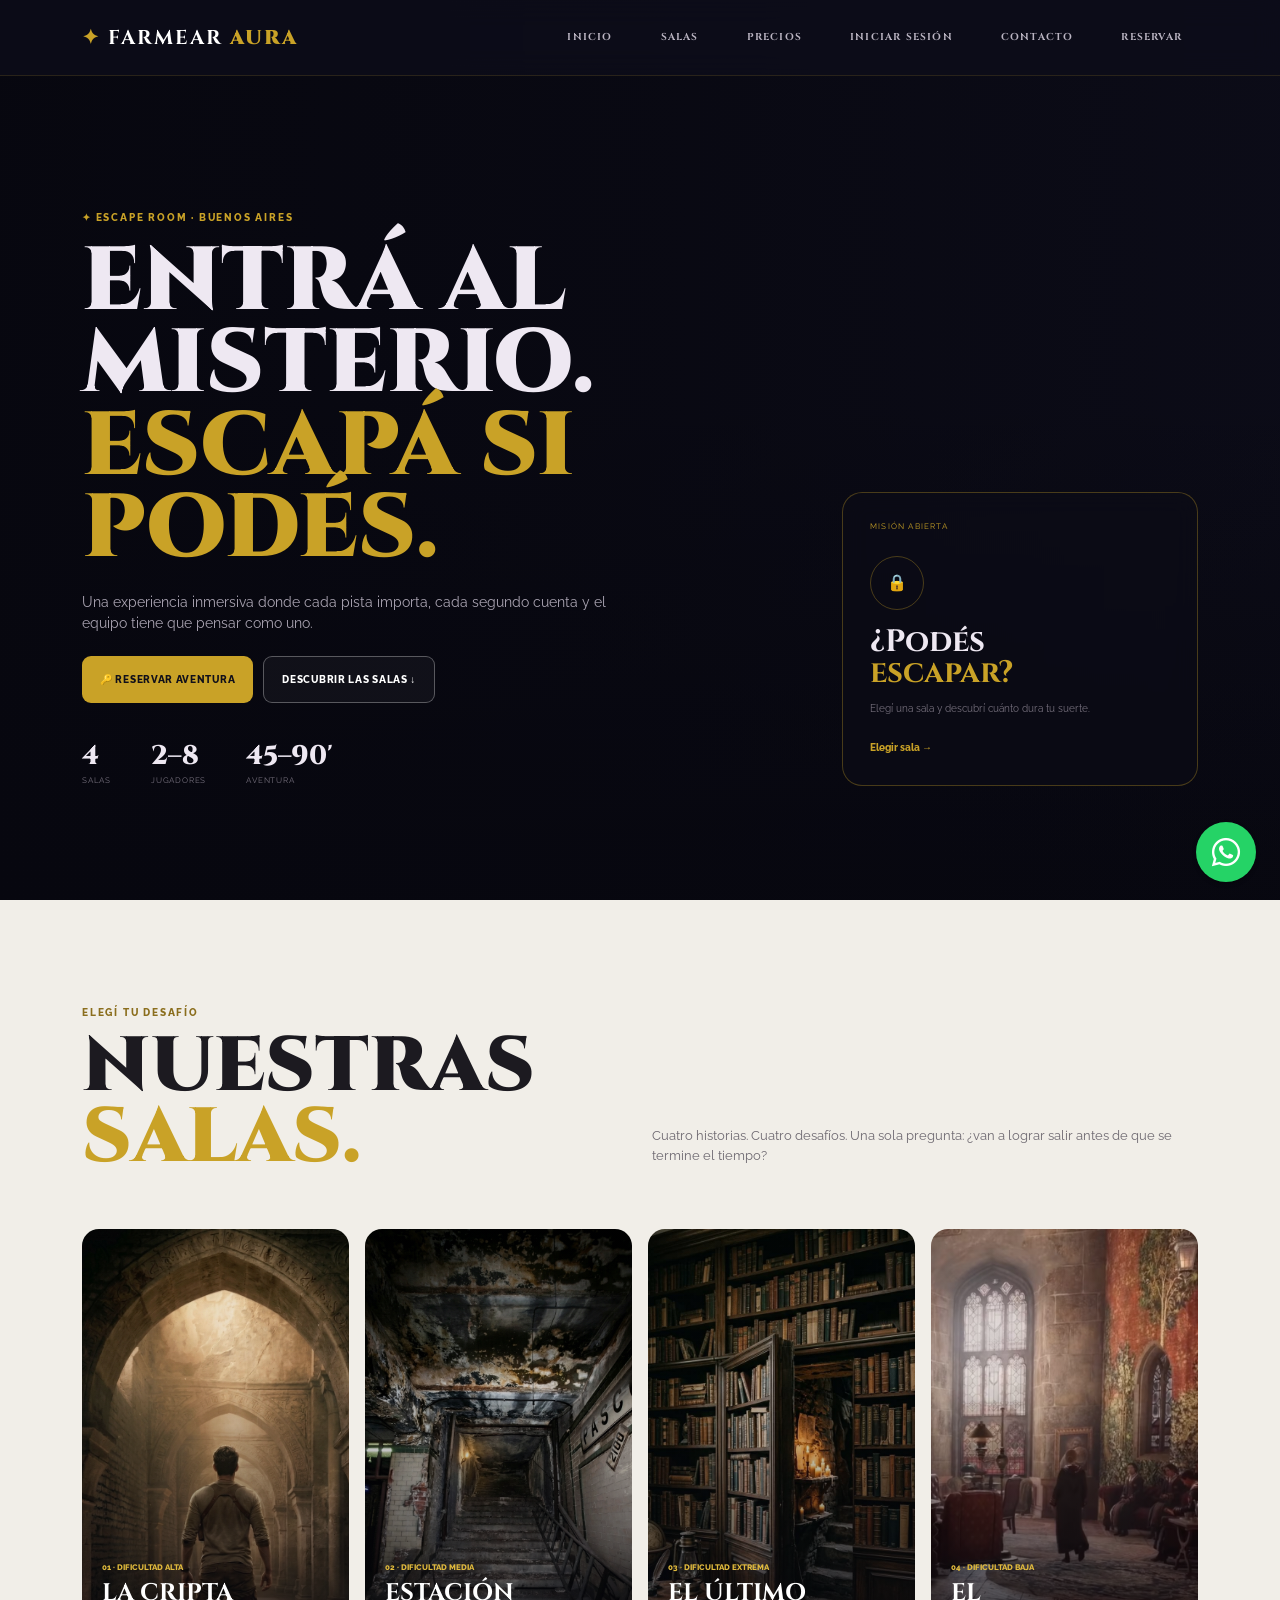
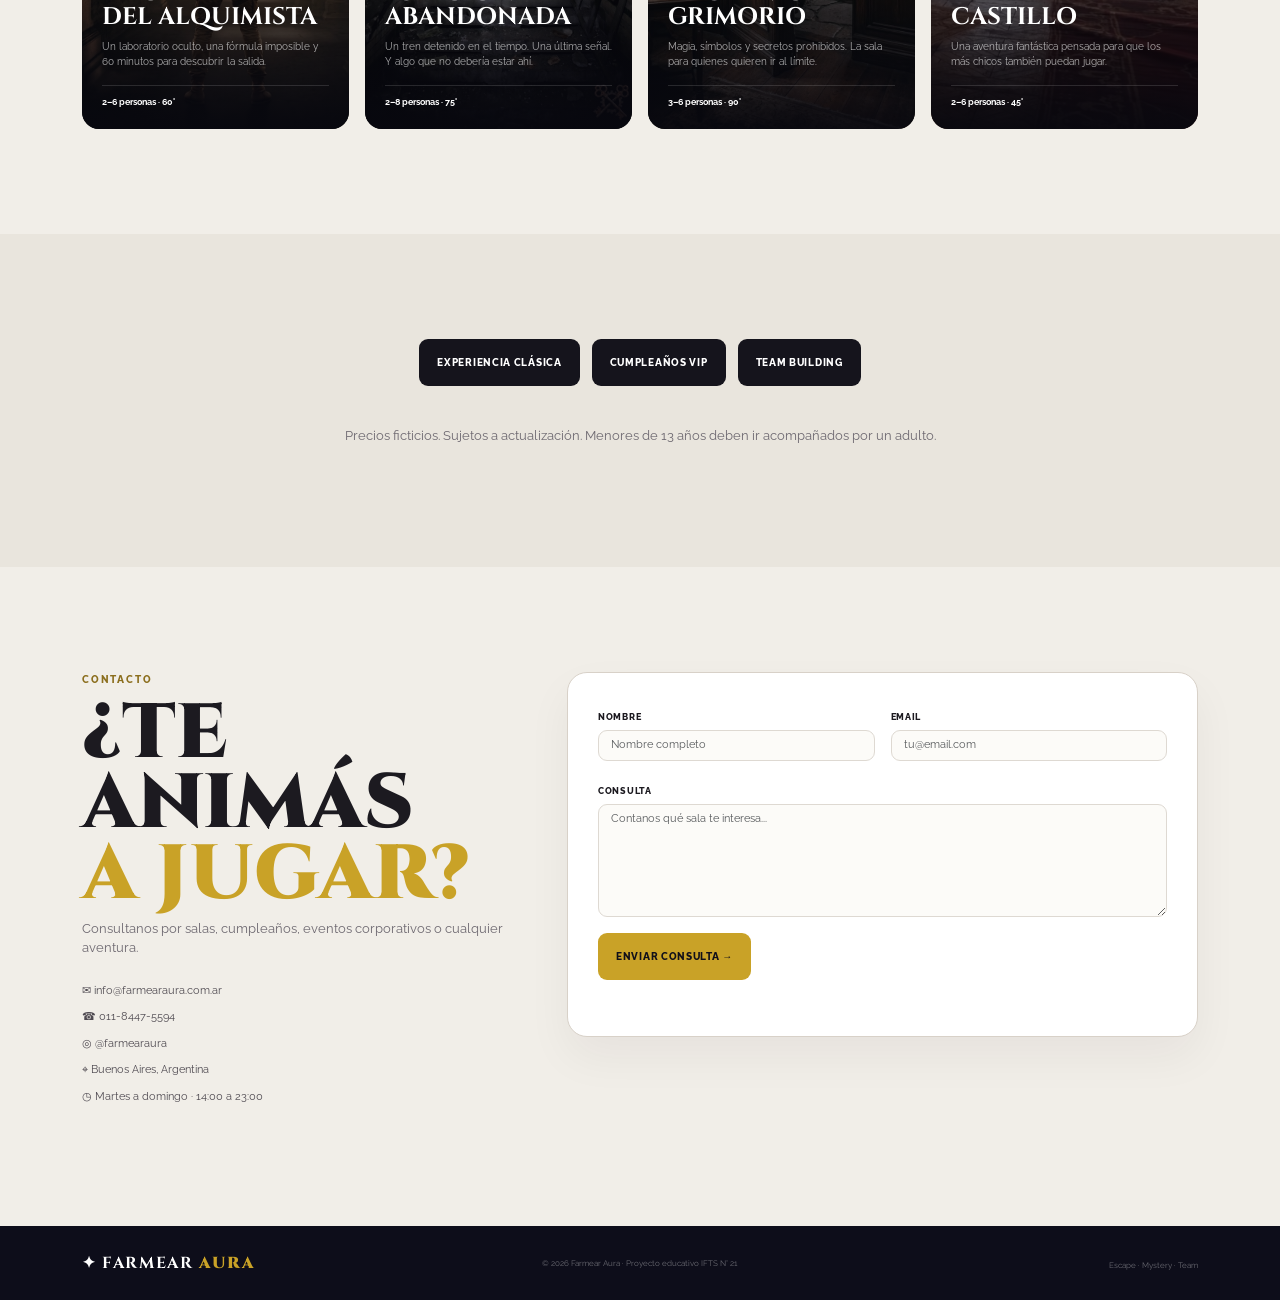
==== commit 73f36653: "no se" ====
--- a/public/index.html
+++ b/public/index.html
@@ -73,11 +73,13 @@
           <li class="nav-item"><a class="nav-link fa-nav-link" href="#inicio" data-section="inicio">INICIO</a></li>
           <li class="nav-item"><a class="nav-link fa-nav-link" href="#salas" data-section="salas">SALAS</a></li>
           <li class="nav-item"><a class="nav-link fa-nav-link" href="#precios" data-section="precios">PRECIOS</a></li>
-          <li class="nav-item"><a class="nav-link fa-nav-link" href="#reservas" data-section="reservas">RESERVAS</a>
+          <li class="nav-item"><a class="nav-link fa-nav-link" href="../public/paginas/login.html" data-section="reservas">INICIAR SESIÓN</a>
           </li>
           <li class="nav-item"><a class="nav-link fa-nav-link" href="#contacto" data-section="contacto">CONTACTO</a>
           </li>
-          <li class="nav-item"><a class="nav-link fa-nav-cta" href="#reservas">RESERVAR</a></li>
+          <li class="nav-item">
+            <button id = 'btn-cargar' class="nav-link fa-nav-cta" popovertarget="popup-dinamico"> RESERVAR </button>
+          </li>
         </ul>
       </div>
 
@@ -86,6 +88,20 @@
 
 
   <main>
+
+      <div id="popup-dinamico" popover>
+        <iframe src="../public/paginas/reserva.html" title="Formulario de reserva"></iframe>
+      </div>
+
+    <script>
+        document.querySelectorAll("[data-abrir-reserva]").forEach(el => {
+        el.addEventListener("click", (e) => {
+        e.preventDefault();
+        document.getElementById("popup-dinamico").showPopover();
+        });
+        });
+
+    </script>
 
     <!-- ===================================================
          HERO
@@ -142,6 +158,7 @@
            fa-room-info, fa-room-1 … fa-room-4
          =================================================== -->
     <section class="fa-section fa-rooms" id="salas">
+
       <div class="container">
         <div class="row align-items-end mb-5">
           <div class="col-lg-6">
@@ -149,7 +166,8 @@
             <h2>Nuestras<br><span>salas.</span></h2>
           </div>
           <div class="col-lg-6">
-            <p>Cuatro historias. Cuatro desafíos. Una sola pregunta: ¿van a lograr salir antes de que se termine el tiempo?</p>
+            <p>Cuatro historias. Cuatro desafíos. Una sola pregunta: ¿van a lograr salir antes de que se termine el
+              tiempo?</p>
           </div>
         </div>
 
@@ -216,6 +234,9 @@
          Bootstrap: row g-5, col-lg-6, align-items-center
          Custom: fa-experience, fa-exp-image, fa-points
          =================================================== -->
+    <!-- ===================================================
+         
+         
     <section class="fa-experience">
       <div class="container">
         <div class="row align-items-center g-5">
@@ -239,7 +260,7 @@
         </div>
       </div>
     </section>
-
+=================================================== -->
 
     <!-- ===================================================
          PRECIOS
@@ -249,35 +270,42 @@
          Custom: fa-pricing, fa-price-card, fa-price-featured
          =================================================== -->
     <section class="fa-section fa-pricing" id="precios">
-      <div class="container">
-
-        <div class="text-center mb-5">
-          <span class="fa-eyebrow fa-eyebrow-dark">TARIFAS</span>
-          <h2>Elegí cómo<br><span>vivir la aventura.</span></h2>
-          
-        </div>
-
-        <!-- align-items-center: centra verticalmente las 3 cards
-             (la del medio está elevada con transform en el CSS) -->
-        <div class="row g-3 justify-content-center align-items-center">
-
-          <div class="col-lg-4 col-md-8">
+        <div class="container">
+
+          <div class="fa-price-tabs" role="group" aria-label="Tarifas">
+            <button type="button" class="btn fa-btn fa-btn-dark fa-price-tab"
+            data-target="precio-clasica" aria-controls="precio-clasica" aria-expanded="false">
+            Experiencia clásica
+            </button>
+            <button type="button" class="btn fa-btn fa-btn-dark fa-price-tab"
+            data-target="precio-vip" aria-controls="precio-vip" aria-expanded="false">
+            Cumpleaños VIP
+            </button>
+            <button type="button" class="btn fa-btn fa-btn-dark fa-price-tab"
+            data-target="precio-team" aria-controls="precio-team" aria-expanded="false">
+            Team building
+           </button>
+          </div>
+
+           <div class="row g-3 justify-content-center align-items-center">
+                      
+              <div class="col-lg-4 col-md-8 fa-price-panel" id="precio-clasica">
+            
+                <article class="fa-price-card">
+                <small>EXPERIENCIA CLÁSICA</small>
+                <h3>Sesión individual</h3>
+                <strong>$30.000<i>/persona</i></strong>
+                <ul>
+                  <li>✓ Una sala a elección</li>
+                  <li>✓ Game Master</li>
+                  <li>✓ Hasta 8 personas</li>
+                </ul>
+                <a class="btn fa-btn fa-btn-dark" href="#contacto">Consultar</a>
+                </article>
+              </div>
+
+          <div class="col-lg-4 col-md-8 fa-price-panel" id="precio-vip">     
             <article class="fa-price-card">
-              <small>EXPERIENCIA CLÁSICA</small>
-              <h3>Sesión individual</h3>
-              <strong>$30.000<i>/persona</i></strong>
-              <ul>
-                <li>✓ Una sala a elección</li>
-                <li>✓ Game Master</li>
-                <li>✓ Hasta 8 personas</li>
-              </ul>
-              <a class="btn fa-btn fa-btn-dark" href="#reservas">Reservar</a>
-            </article>
-          </div>
-
-          <div class="col-lg-4 col-md-8">
-            <article class="fa-price-card fa-price-featured">
-              <em>Más elegido</em>
               <small>CELEBRACIÓN</small>
               <h3>Cumpleaños VIP</h3>
               <strong>$220.000 <i>/evento</i></strong>
@@ -287,11 +315,11 @@
                 <li>✓ Game Master dedicado</li>
                 <li>✓ Decoración temática</li>
               </ul>
-              <a class="btn fa-btn fa-btn-gold" href="#contacto">Consultar</a>
-            </article>
-          </div>
-
-          <div class="col-lg-4 col-md-8">
+              <a class="btn fa-btn fa-btn-dark" href="#contacto">Consultar</a>
+            </article>
+          </div>
+
+          <div class="col-lg-4 col-md-8 fa-price-panel" id="precio-team">    
             <article class="fa-price-card">
               <small>EMPRESAS</small>
               <h3>Team Building</h3>
@@ -315,51 +343,6 @@
       </div>
     </section>
 
-
-    <!-- FORMULARIO DE RESERVA V1 -->
-    <section class="fa-booking" id="reservas">
-
-      <form id="formReserva" class="form-reservas" novalidate>
-        <div class="row g-3 mb-3">
-          <div class="col-12">
-
-            <label class="form-label fa-label" for="sala">Sala</label>
-            <select id="sala" name="sala" class="form-select fa-input fa-select" required>
-              <option value="boveda">La Cripta</option>
-              <option value="laboratorio">Estación Abandonada</option>
-              <option value="faro">El Último Grimorio</option>
-              <option value="biblioteca">El Castillo</option>
-            </select>
-          </div>
-
-        </div>
-
-        <div class="row g-3 mb-3">
-          <div class="col-md-6">
-            <label class="form-label fa-label">Nombre</label>
-            <input id="Nombre" class="form-control fa-input" name="name" required minlength="2" placeholder="Nombre">
-          </div>
-
-          <div class="col-md-6">
-            <label class="form-label fa-label">Apellido</label>
-            <input id="Apellido" class="form-control fa-input" name="apellido" type="text" required minlength="2"
-              placeholder="Apellido">
-          </div>
-
-          <label class="form-label fa-label">Teléfono</label>
-          <input id="Teléfono" class="form-control fa-input-reservas" name="phone" type="tel" required
-            placeholder="Teléfono">
-
-          <label class="form-label fa-label">Email</label>
-          <input id="Email" class="form-control fa-input-reservas" name="email" type="email" required
-            placeholder="Email">
-
-        </div>
-        <div class="text-center"><button type="submit" class="btn fa-btn fa-btn-gold"> Enviar </button></div>
-
-      </form>
-
-    </section>
 
 
     <!-- ===================================================
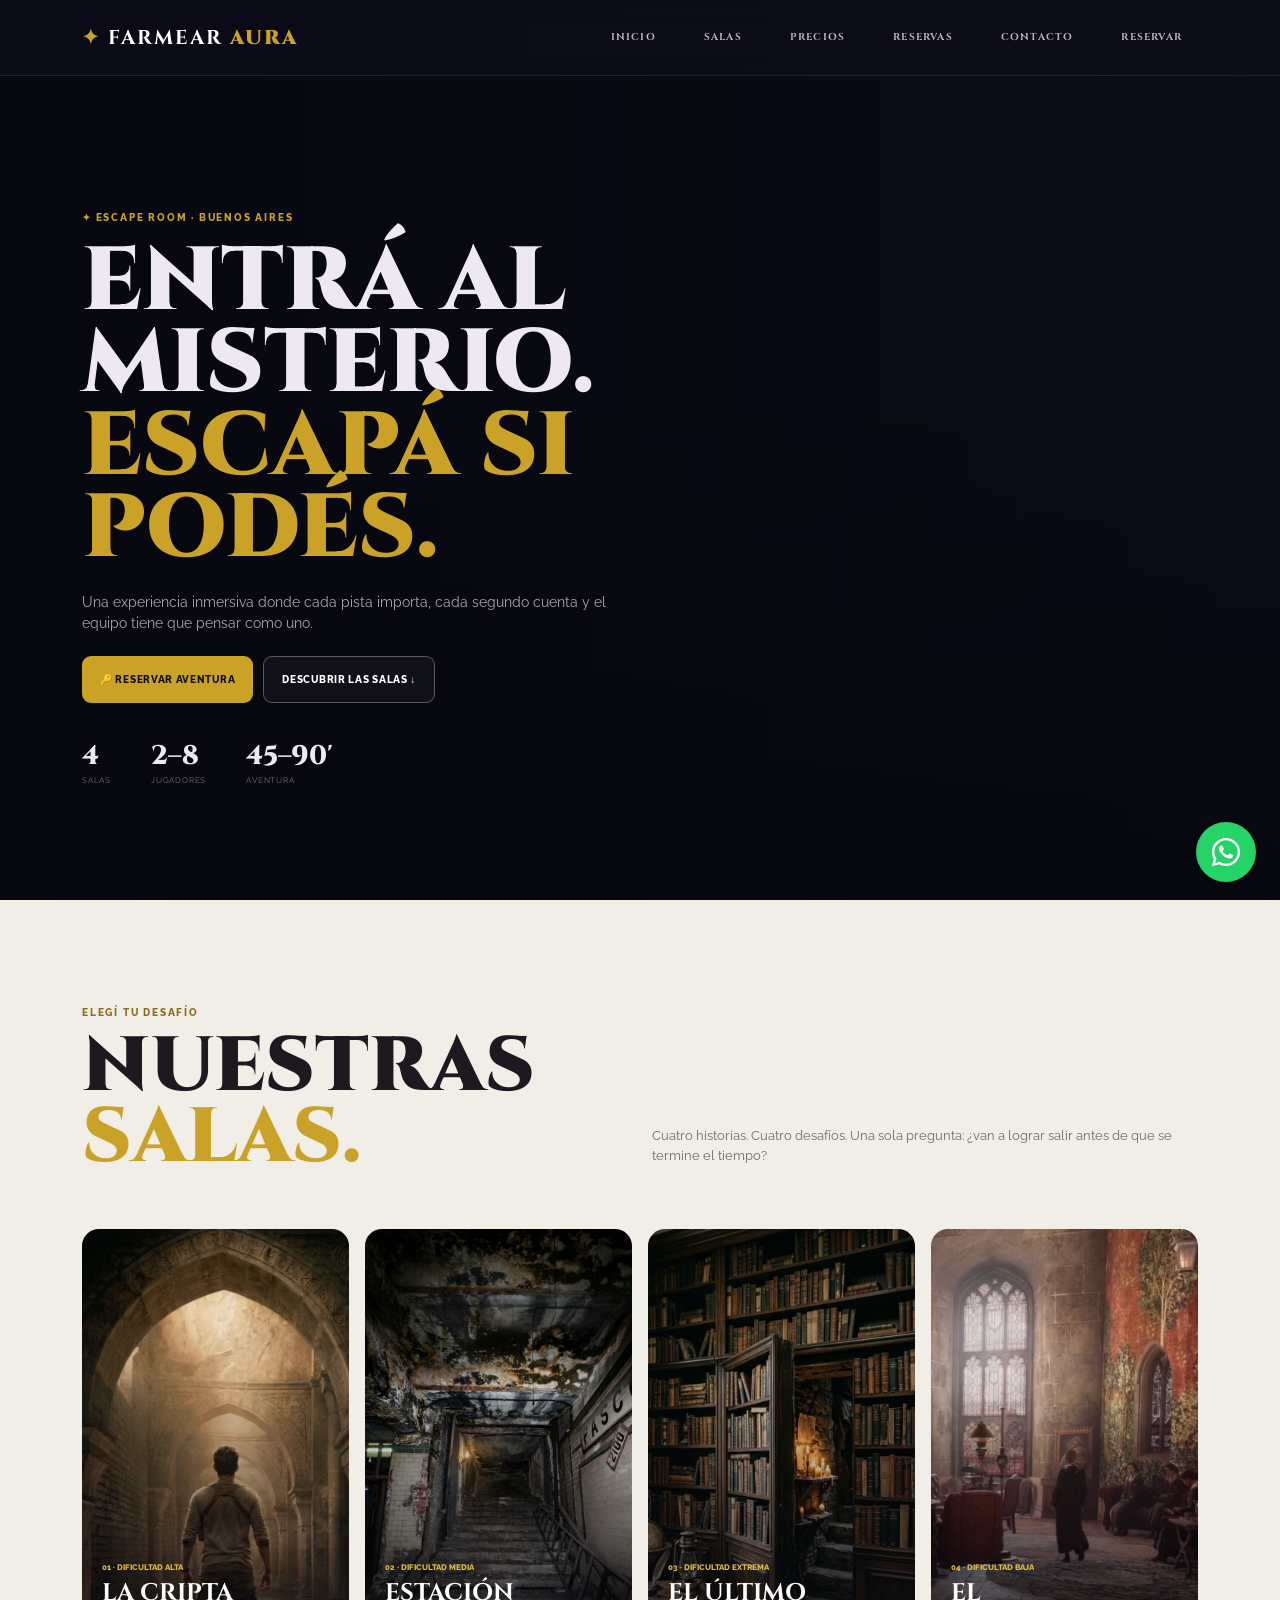
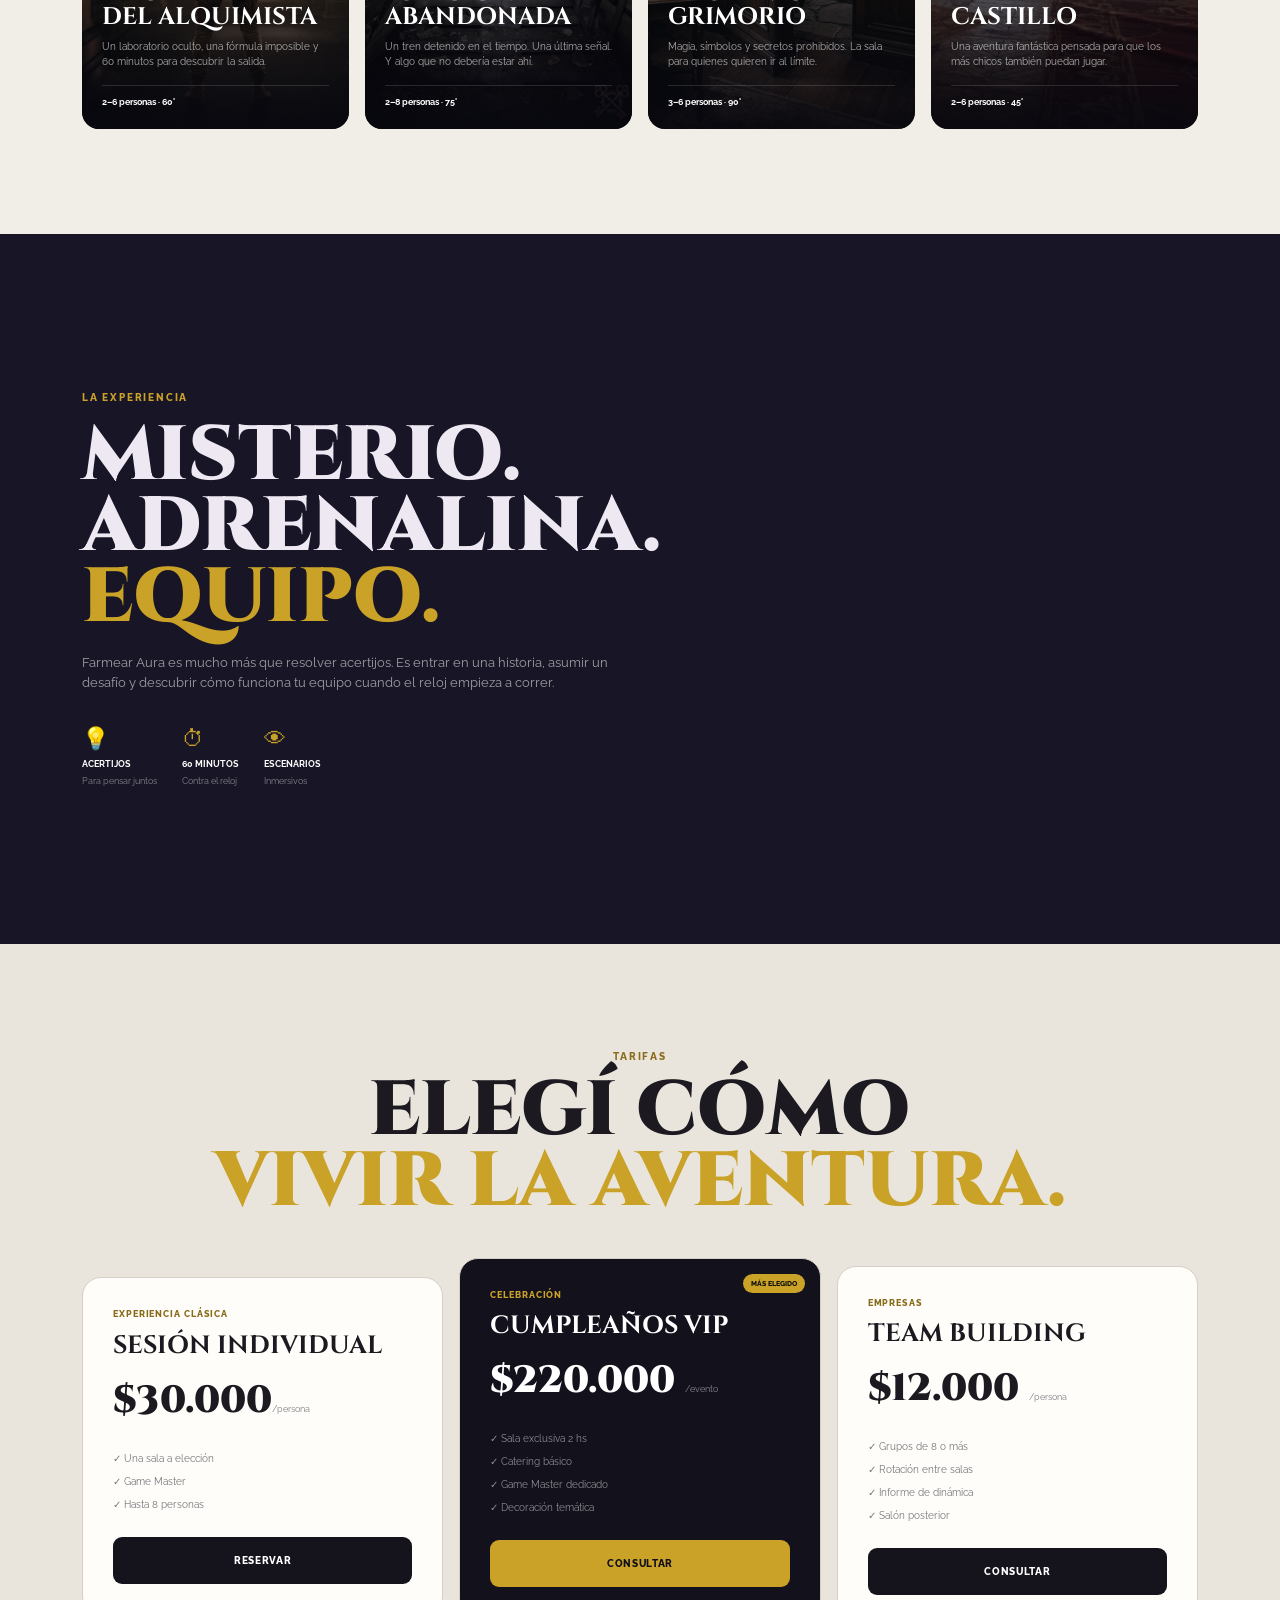
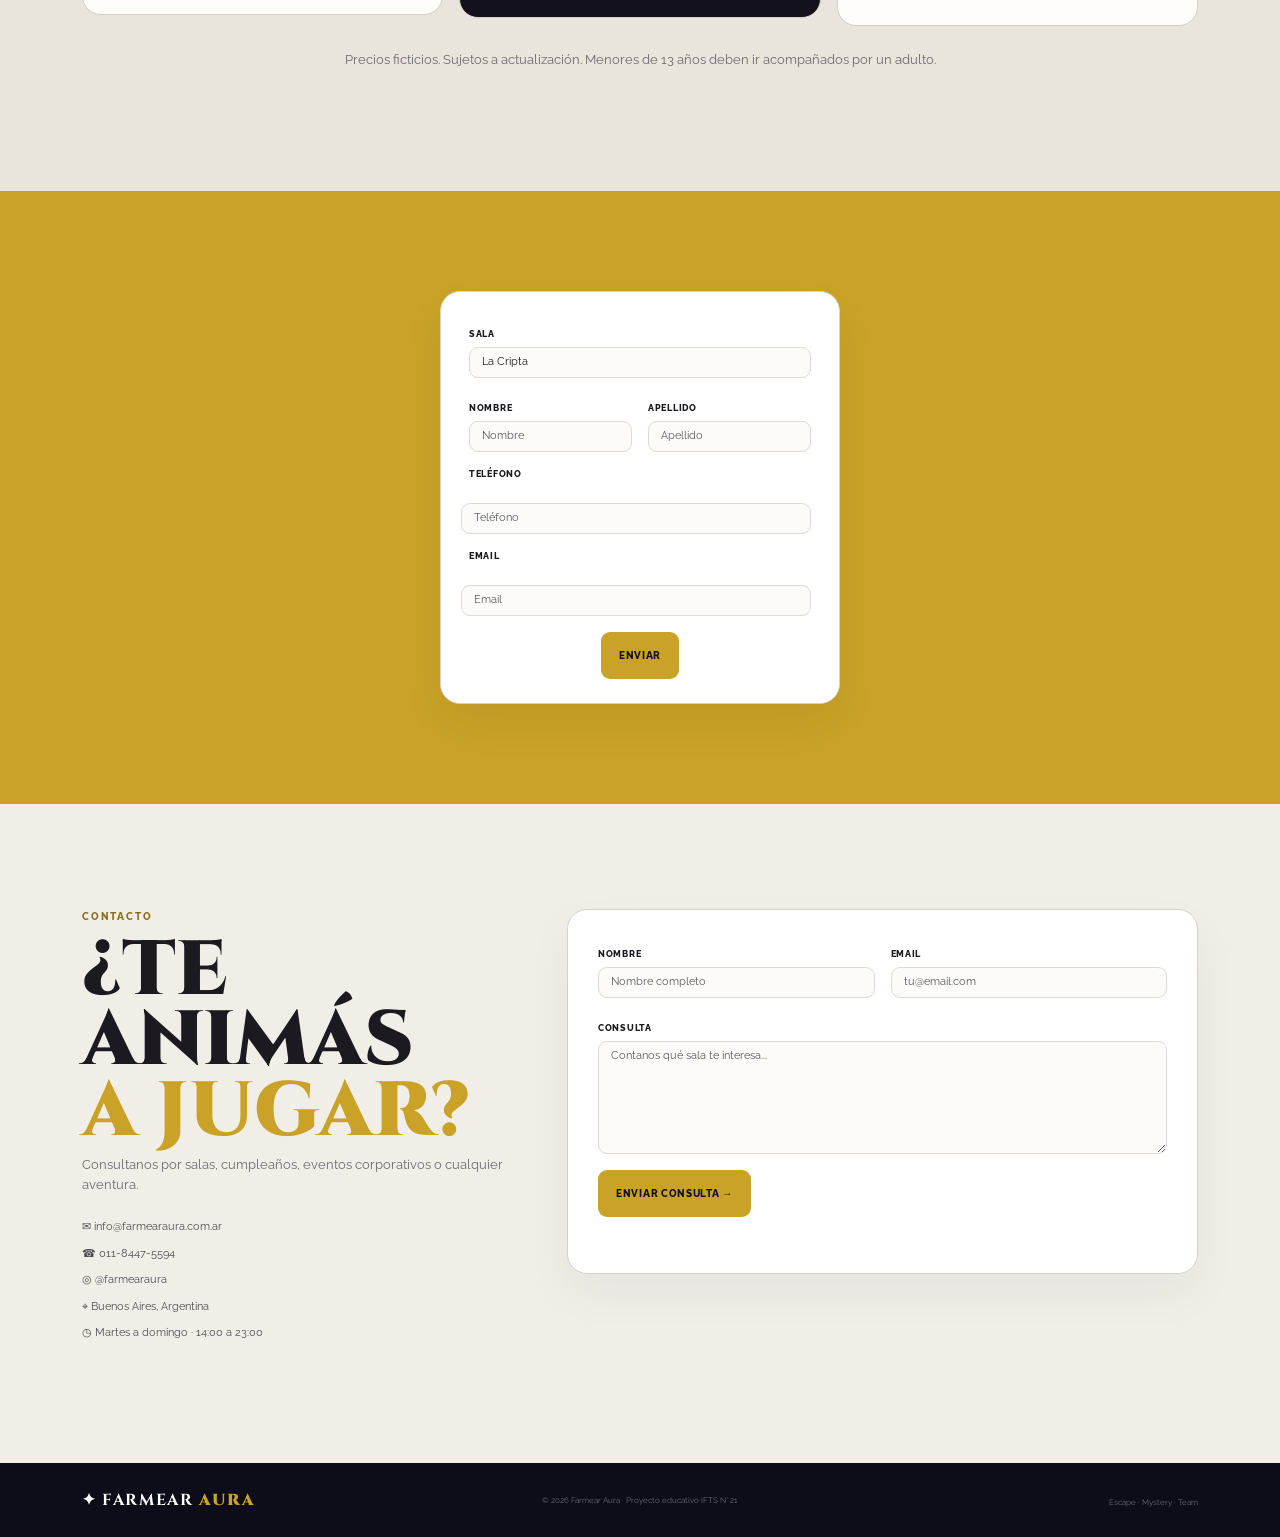
==== commit 1fab99e0: "Merge 050623eb134a2f59478beb141383370cb0071f0e into 0f317cb388a21f4d4d3e3b70aa6f4d7a9e1dc348" ====
--- a/public/index.html
+++ b/public/index.html
@@ -51,12 +51,12 @@
       <!--<a class="navbar-brand fa-brand" href="#inicio">
         <span>✦</span> FARMEAR <b>AURA</b>
       </a>-->
-      
+
       <!--Aca separamos las palabras e icono por clase para poder darle un estilo diferente a cada uno-->
       <a class="navbar-brand fa-brand" href="#inicio">
-      <span class="fa-icon">✦</span>
-      <span class="fa-farmear">FARMEAR</span>
-      <b class="fa-aura">AURA</b>
+        <span class="fa-icon">✦</span>
+        <span class="fa-farmear">FARMEAR</span>
+        <b class="fa-aura">AURA</b>
       </a>
 
       <!-- Bootstrap maneja el toggle de este botón automáticamente
@@ -73,13 +73,11 @@
           <li class="nav-item"><a class="nav-link fa-nav-link" href="#inicio" data-section="inicio">INICIO</a></li>
           <li class="nav-item"><a class="nav-link fa-nav-link" href="#salas" data-section="salas">SALAS</a></li>
           <li class="nav-item"><a class="nav-link fa-nav-link" href="#precios" data-section="precios">PRECIOS</a></li>
-          <li class="nav-item"><a class="nav-link fa-nav-link" href="../public/paginas/login.html" data-section="reservas">INICIAR SESIÓN</a>
+          <li class="nav-item"><a class="nav-link fa-nav-link" href="#reservas" data-section="reservas">RESERVAS</a>
           </li>
           <li class="nav-item"><a class="nav-link fa-nav-link" href="#contacto" data-section="contacto">CONTACTO</a>
           </li>
-          <li class="nav-item">
-            <button id = 'btn-cargar' class="nav-link fa-nav-cta" popovertarget="popup-dinamico"> RESERVAR </button>
-          </li>
+          <li class="nav-item"><a class="nav-link fa-nav-cta" href="#reservas">RESERVAR</a></li>
         </ul>
       </div>
 
@@ -88,20 +86,6 @@
 
 
   <main>
-
-      <div id="popup-dinamico" popover>
-        <iframe src="../public/paginas/reserva.html" title="Formulario de reserva"></iframe>
-      </div>
-
-    <script>
-        document.querySelectorAll("[data-abrir-reserva]").forEach(el => {
-        el.addEventListener("click", (e) => {
-        e.preventDefault();
-        document.getElementById("popup-dinamico").showPopover();
-        });
-        });
-
-    </script>
 
     <!-- ===================================================
          HERO
@@ -135,16 +119,6 @@
 
           <!-- d-none d-lg-block: Bootstrap oculta este bloque en
                pantallas menores a lg (992px) -->
-          <div class="col-lg-4 d-none d-lg-block">
-            <div class="fa-mission">
-              <small>MISIÓN ABIERTA</small>
-              <div class="fa-mission-icon">🔒</div>
-              <h2>¿Podés<br><span>escapar?</span></h2>
-              <p>Elegí una sala y descubrí cuánto dura tu suerte.</p>
-              <a href="#reservas">Elegir sala →</a>
-            </div>
-          </div>
-
         </div>
       </div>
     </section>
@@ -158,7 +132,6 @@
            fa-room-info, fa-room-1 … fa-room-4
          =================================================== -->
     <section class="fa-section fa-rooms" id="salas">
-
       <div class="container">
         <div class="row align-items-end mb-5">
           <div class="col-lg-6">
@@ -234,9 +207,6 @@
          Bootstrap: row g-5, col-lg-6, align-items-center
          Custom: fa-experience, fa-exp-image, fa-points
          =================================================== -->
-    <!-- ===================================================
-         
-         
     <section class="fa-experience">
       <div class="container">
         <div class="row align-items-center g-5">
@@ -260,7 +230,7 @@
         </div>
       </div>
     </section>
-=================================================== -->
+
 
     <!-- ===================================================
          PRECIOS
@@ -270,42 +240,35 @@
          Custom: fa-pricing, fa-price-card, fa-price-featured
          =================================================== -->
     <section class="fa-section fa-pricing" id="precios">
-        <div class="container">
-
-          <div class="fa-price-tabs" role="group" aria-label="Tarifas">
-            <button type="button" class="btn fa-btn fa-btn-dark fa-price-tab"
-            data-target="precio-clasica" aria-controls="precio-clasica" aria-expanded="false">
-            Experiencia clásica
-            </button>
-            <button type="button" class="btn fa-btn fa-btn-dark fa-price-tab"
-            data-target="precio-vip" aria-controls="precio-vip" aria-expanded="false">
-            Cumpleaños VIP
-            </button>
-            <button type="button" class="btn fa-btn fa-btn-dark fa-price-tab"
-            data-target="precio-team" aria-controls="precio-team" aria-expanded="false">
-            Team building
-           </button>
-          </div>
-
-           <div class="row g-3 justify-content-center align-items-center">
-                      
-              <div class="col-lg-4 col-md-8 fa-price-panel" id="precio-clasica">
-            
-                <article class="fa-price-card">
-                <small>EXPERIENCIA CLÁSICA</small>
-                <h3>Sesión individual</h3>
-                <strong>$30.000<i>/persona</i></strong>
-                <ul>
-                  <li>✓ Una sala a elección</li>
-                  <li>✓ Game Master</li>
-                  <li>✓ Hasta 8 personas</li>
-                </ul>
-                <a class="btn fa-btn fa-btn-dark" href="#contacto">Consultar</a>
-                </article>
-              </div>
-
-          <div class="col-lg-4 col-md-8 fa-price-panel" id="precio-vip">     
+      <div class="container">
+
+        <div class="text-center mb-5">
+          <span class="fa-eyebrow fa-eyebrow-dark">TARIFAS</span>
+          <h2>Elegí cómo<br><span>vivir la aventura.</span></h2>
+
+        </div>
+
+        <!-- align-items-center: centra verticalmente las 3 cards
+             (la del medio está elevada con transform en el CSS) -->
+        <div class="row g-3 justify-content-center align-items-center">
+
+          <div class="col-lg-4 col-md-8">
             <article class="fa-price-card">
+              <small>EXPERIENCIA CLÁSICA</small>
+              <h3>Sesión individual</h3>
+              <strong>$30.000<i>/persona</i></strong>
+              <ul>
+                <li>✓ Una sala a elección</li>
+                <li>✓ Game Master</li>
+                <li>✓ Hasta 8 personas</li>
+              </ul>
+              <a class="btn fa-btn fa-btn-dark" href="#reservas">Reservar</a>
+            </article>
+          </div>
+
+          <div class="col-lg-4 col-md-8">
+            <article class="fa-price-card fa-price-featured">
+              <em>Más elegido</em>
               <small>CELEBRACIÓN</small>
               <h3>Cumpleaños VIP</h3>
               <strong>$220.000 <i>/evento</i></strong>
@@ -315,11 +278,11 @@
                 <li>✓ Game Master dedicado</li>
                 <li>✓ Decoración temática</li>
               </ul>
-              <a class="btn fa-btn fa-btn-dark" href="#contacto">Consultar</a>
-            </article>
-          </div>
-
-          <div class="col-lg-4 col-md-8 fa-price-panel" id="precio-team">    
+              <a class="btn fa-btn fa-btn-gold" href="#contacto">Consultar</a>
+            </article>
+          </div>
+
+          <div class="col-lg-4 col-md-8">
             <article class="fa-price-card">
               <small>EMPRESAS</small>
               <h3>Team Building</h3>
@@ -343,6 +306,51 @@
       </div>
     </section>
 
+
+    <!-- FORMULARIO DE RESERVA V1 -->
+    <section class="fa-booking" id="reservas">
+
+      <form id="formReserva" class="form-reservas" novalidate>
+        <div class="row g-3 mb-3">
+          <div class="col-12">
+
+            <label class="form-label fa-label" for="sala">Sala</label>
+            <select id="sala" name="sala" class="form-select fa-input fa-select" required>
+              <option value="boveda">La Cripta</option>
+              <option value="laboratorio">Estación Abandonada</option>
+              <option value="faro">El Último Grimorio</option>
+              <option value="biblioteca">El Castillo</option>
+            </select>
+          </div>
+
+        </div>
+
+        <div class="row g-3 mb-3">
+          <div class="col-md-6">
+            <label class="form-label fa-label">Nombre</label>
+            <input id="Nombre" class="form-control fa-input" name="name" required minlength="2" placeholder="Nombre">
+          </div>
+
+          <div class="col-md-6">
+            <label class="form-label fa-label">Apellido</label>
+            <input id="Apellido" class="form-control fa-input" name="apellido" type="text" required minlength="2"
+              placeholder="Apellido">
+          </div>
+
+          <label class="form-label fa-label">Teléfono</label>
+          <input id="Teléfono" class="form-control fa-input-reservas" name="phone" type="tel" required
+            placeholder="Teléfono">
+
+          <label class="form-label fa-label">Email</label>
+          <input id="Email" class="form-control fa-input-reservas" name="email" type="email" required
+            placeholder="Email">
+
+        </div>
+        <div class="text-center"><button type="submit" class="btn fa-btn fa-btn-gold"> Enviar </button></div>
+
+      </form>
+
+    </section>
 
 
     <!-- ===================================================
@@ -408,15 +416,13 @@
         </div>
       </div>
 
-      <a class="whatsapp" id="btnWhatsapp"
-          href="https://wa.me/549XXXXXXXXXX?text=Hola!"
-          target="_blank" rel="noopener"
-          aria-label="Escribinos por WhatsApp">
-          <i class="fa-brands fa-whatsapp"></i>
+      <a class="whatsapp" id="btnWhatsapp" href="https://wa.me/549XXXXXXXXXX?text=Hola!" target="_blank" rel="noopener"
+        aria-label="Escribinos por WhatsApp">
+        <i class="fa-brands fa-whatsapp"></i>
       </a>
     </section>
-          
-   
+
+
 
   </main>
 
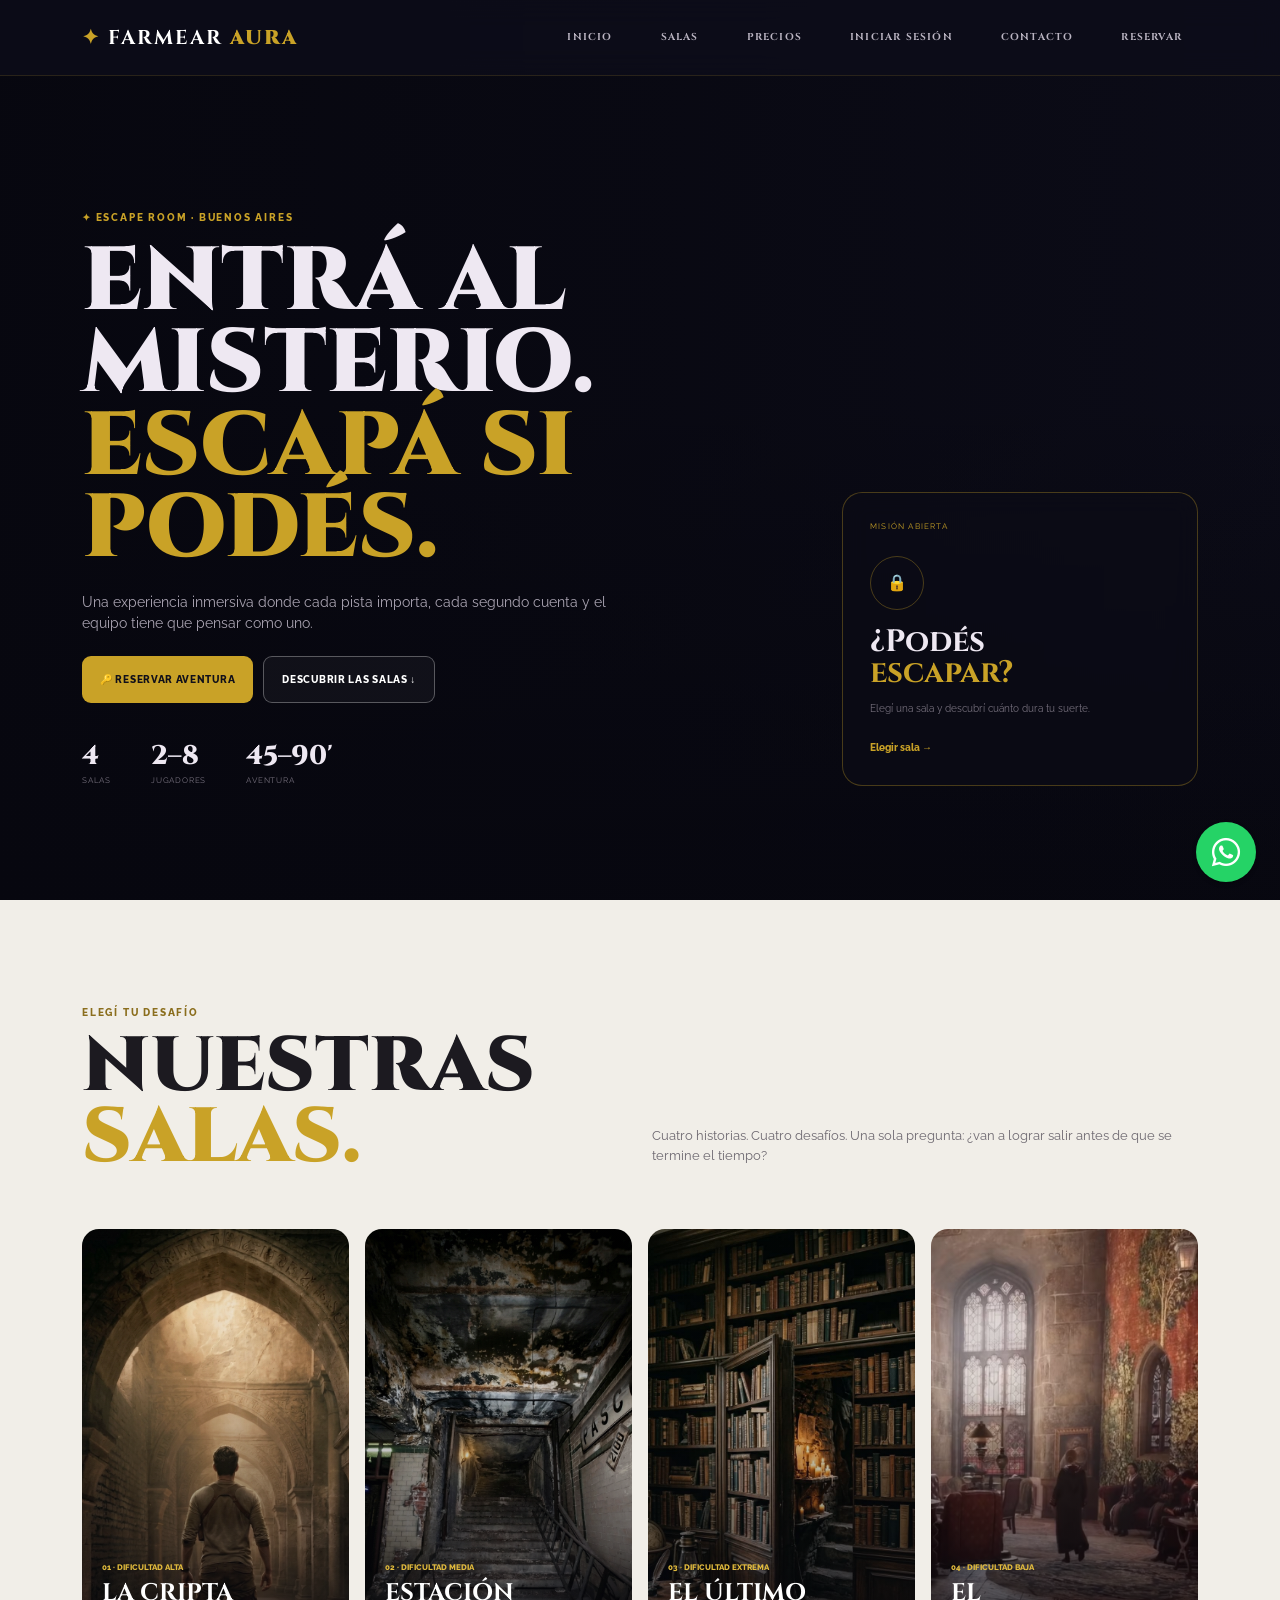
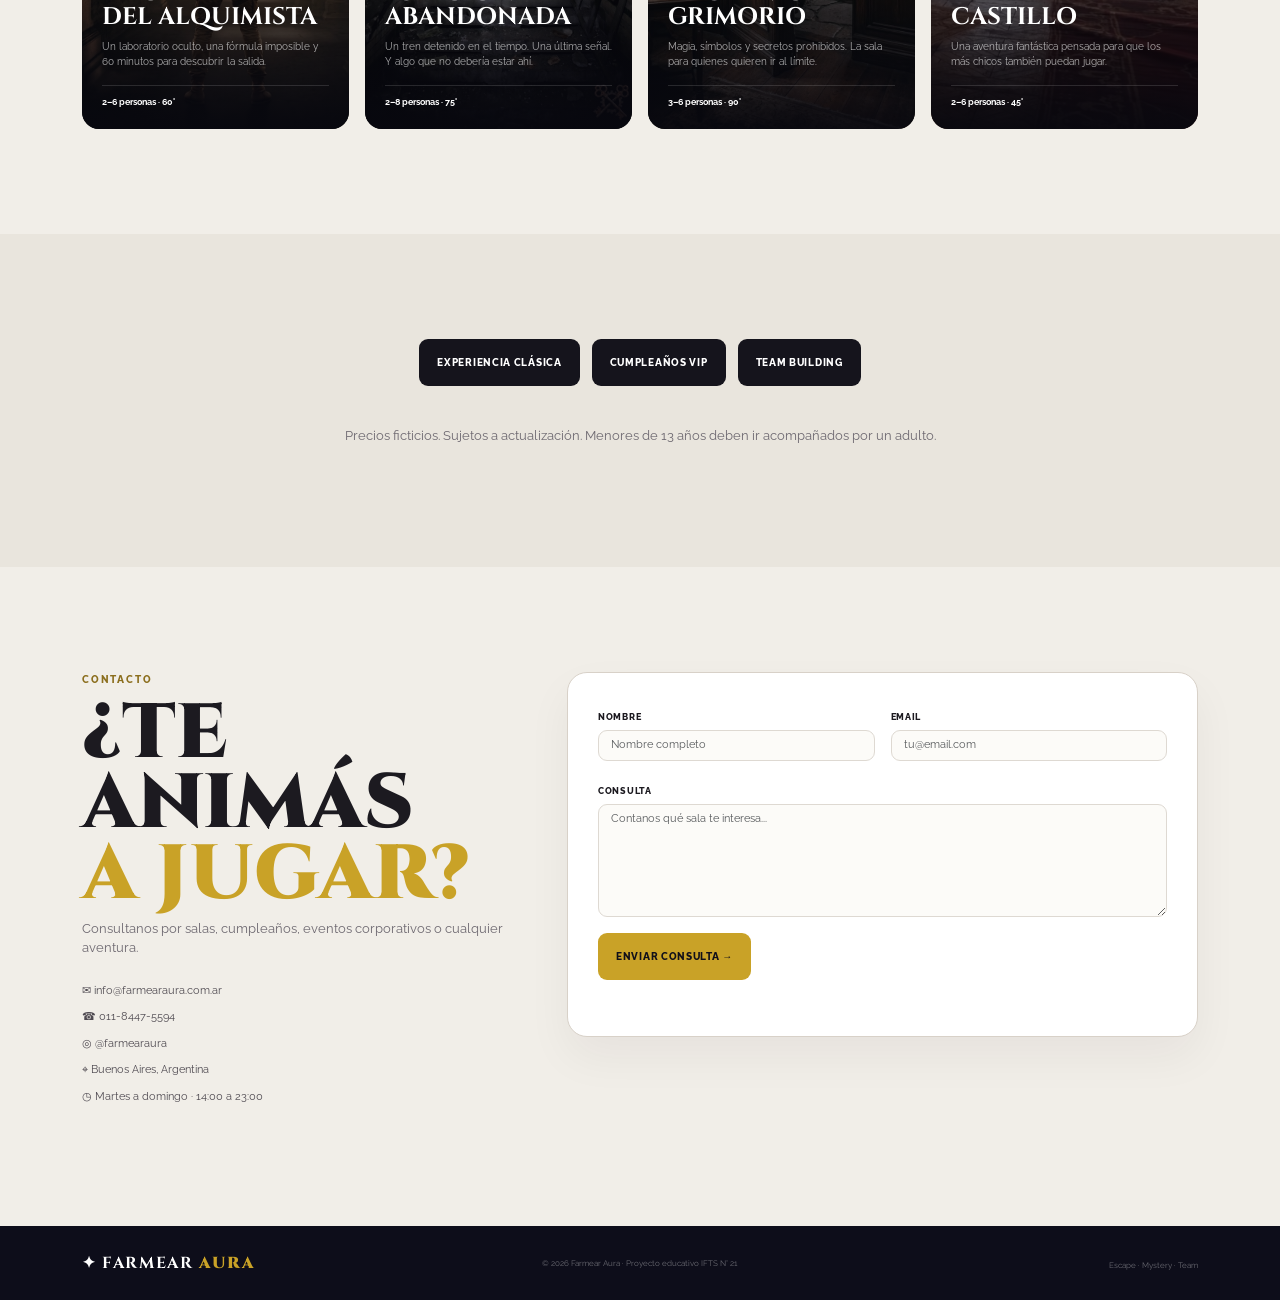
==== commit b360f90c: "ola" ====
--- a/public/index.html
+++ b/public/index.html
@@ -19,6 +19,7 @@
        Bootstrap 5 CSS — andamiaje estructural
        Provee: grid (container/row/col), navbar, botones,
        formularios, utilidades de espaciado y display.
+       ola
        ===================================================== -->
   <link href="https://cdn.jsdelivr.net/npm/bootstrap@5.3.3/dist/css/bootstrap.min.css" rel="stylesheet">
 
@@ -51,12 +52,12 @@
       <!--<a class="navbar-brand fa-brand" href="#inicio">
         <span>✦</span> FARMEAR <b>AURA</b>
       </a>-->
-
+      
       <!--Aca separamos las palabras e icono por clase para poder darle un estilo diferente a cada uno-->
       <a class="navbar-brand fa-brand" href="#inicio">
-        <span class="fa-icon">✦</span>
-        <span class="fa-farmear">FARMEAR</span>
-        <b class="fa-aura">AURA</b>
+      <span class="fa-icon">✦</span>
+      <span class="fa-farmear">FARMEAR</span>
+      <b class="fa-aura">AURA</b>
       </a>
 
       <!-- Bootstrap maneja el toggle de este botón automáticamente
@@ -73,11 +74,13 @@
           <li class="nav-item"><a class="nav-link fa-nav-link" href="#inicio" data-section="inicio">INICIO</a></li>
           <li class="nav-item"><a class="nav-link fa-nav-link" href="#salas" data-section="salas">SALAS</a></li>
           <li class="nav-item"><a class="nav-link fa-nav-link" href="#precios" data-section="precios">PRECIOS</a></li>
-          <li class="nav-item"><a class="nav-link fa-nav-link" href="#reservas" data-section="reservas">RESERVAS</a>
+          <li class="nav-item"><a class="nav-link fa-nav-link" href="../public/paginas/login.html" data-section="reservas">INICIAR SESIÓN</a>
           </li>
           <li class="nav-item"><a class="nav-link fa-nav-link" href="#contacto" data-section="contacto">CONTACTO</a>
           </li>
-          <li class="nav-item"><a class="nav-link fa-nav-cta" href="#reservas">RESERVAR</a></li>
+          <li class="nav-item">
+            <button id = 'btn-cargar' class="nav-link fa-nav-cta" popovertarget="popup-dinamico"> RESERVAR </button>
+          </li>
         </ul>
       </div>
 
@@ -86,6 +89,20 @@
 
 
   <main>
+
+      <div id="popup-dinamico" popover>
+        <iframe src="../public/paginas/reserva.html" title="Formulario de reserva"></iframe>
+      </div>
+
+    <script>
+        document.querySelectorAll("[data-abrir-reserva]").forEach(el => {
+        el.addEventListener("click", (e) => {
+        e.preventDefault();
+        document.getElementById("popup-dinamico").showPopover();
+        });
+        });
+
+    </script>
 
     <!-- ===================================================
          HERO
@@ -119,6 +136,16 @@
 
           <!-- d-none d-lg-block: Bootstrap oculta este bloque en
                pantallas menores a lg (992px) -->
+          <div class="col-lg-4 d-none d-lg-block">
+            <div class="fa-mission">
+              <small>MISIÓN ABIERTA</small>
+              <div class="fa-mission-icon">🔒</div>
+              <h2>¿Podés<br><span>escapar?</span></h2>
+              <p>Elegí una sala y descubrí cuánto dura tu suerte.</p>
+              <a href="#reservas">Elegir sala →</a>
+            </div>
+          </div>
+
         </div>
       </div>
     </section>
@@ -132,6 +159,7 @@
            fa-room-info, fa-room-1 … fa-room-4
          =================================================== -->
     <section class="fa-section fa-rooms" id="salas">
+
       <div class="container">
         <div class="row align-items-end mb-5">
           <div class="col-lg-6">
@@ -207,6 +235,9 @@
          Bootstrap: row g-5, col-lg-6, align-items-center
          Custom: fa-experience, fa-exp-image, fa-points
          =================================================== -->
+    <!-- ===================================================
+         
+         
     <section class="fa-experience">
       <div class="container">
         <div class="row align-items-center g-5">
@@ -230,7 +261,7 @@
         </div>
       </div>
     </section>
-
+=================================================== -->
 
     <!-- ===================================================
          PRECIOS
@@ -240,35 +271,42 @@
          Custom: fa-pricing, fa-price-card, fa-price-featured
          =================================================== -->
     <section class="fa-section fa-pricing" id="precios">
-      <div class="container">
-
-        <div class="text-center mb-5">
-          <span class="fa-eyebrow fa-eyebrow-dark">TARIFAS</span>
-          <h2>Elegí cómo<br><span>vivir la aventura.</span></h2>
-
-        </div>
-
-        <!-- align-items-center: centra verticalmente las 3 cards
-             (la del medio está elevada con transform en el CSS) -->
-        <div class="row g-3 justify-content-center align-items-center">
-
-          <div class="col-lg-4 col-md-8">
+        <div class="container">
+
+          <div class="fa-price-tabs" role="group" aria-label="Tarifas">
+            <button type="button" class="btn fa-btn fa-btn-dark fa-price-tab"
+            data-target="precio-clasica" aria-controls="precio-clasica" aria-expanded="false">
+            Experiencia clásica
+            </button>
+            <button type="button" class="btn fa-btn fa-btn-dark fa-price-tab"
+            data-target="precio-vip" aria-controls="precio-vip" aria-expanded="false">
+            Cumpleaños VIP
+            </button>
+            <button type="button" class="btn fa-btn fa-btn-dark fa-price-tab"
+            data-target="precio-team" aria-controls="precio-team" aria-expanded="false">
+            Team building
+           </button>
+          </div>
+
+           <div class="row g-3 justify-content-center align-items-center">
+                      
+              <div class="col-lg-4 col-md-8 fa-price-panel" id="precio-clasica">
+            
+                <article class="fa-price-card">
+                <small>EXPERIENCIA CLÁSICA</small>
+                <h3>Sesión individual</h3>
+                <strong>$30.000<i>/persona</i></strong>
+                <ul>
+                  <li>✓ Una sala a elección</li>
+                  <li>✓ Game Master</li>
+                  <li>✓ Hasta 8 personas</li>
+                </ul>
+                <a class="btn fa-btn fa-btn-dark" href="#contacto">Consultar</a>
+                </article>
+              </div>
+
+          <div class="col-lg-4 col-md-8 fa-price-panel" id="precio-vip">     
             <article class="fa-price-card">
-              <small>EXPERIENCIA CLÁSICA</small>
-              <h3>Sesión individual</h3>
-              <strong>$30.000<i>/persona</i></strong>
-              <ul>
-                <li>✓ Una sala a elección</li>
-                <li>✓ Game Master</li>
-                <li>✓ Hasta 8 personas</li>
-              </ul>
-              <a class="btn fa-btn fa-btn-dark" href="#reservas">Reservar</a>
-            </article>
-          </div>
-
-          <div class="col-lg-4 col-md-8">
-            <article class="fa-price-card fa-price-featured">
-              <em>Más elegido</em>
               <small>CELEBRACIÓN</small>
               <h3>Cumpleaños VIP</h3>
               <strong>$220.000 <i>/evento</i></strong>
@@ -278,11 +316,11 @@
                 <li>✓ Game Master dedicado</li>
                 <li>✓ Decoración temática</li>
               </ul>
-              <a class="btn fa-btn fa-btn-gold" href="#contacto">Consultar</a>
-            </article>
-          </div>
-
-          <div class="col-lg-4 col-md-8">
+              <a class="btn fa-btn fa-btn-dark" href="#contacto">Consultar</a>
+            </article>
+          </div>
+
+          <div class="col-lg-4 col-md-8 fa-price-panel" id="precio-team">    
             <article class="fa-price-card">
               <small>EMPRESAS</small>
               <h3>Team Building</h3>
@@ -306,51 +344,6 @@
       </div>
     </section>
 
-
-    <!-- FORMULARIO DE RESERVA V1 -->
-    <section class="fa-booking" id="reservas">
-
-      <form id="formReserva" class="form-reservas" novalidate>
-        <div class="row g-3 mb-3">
-          <div class="col-12">
-
-            <label class="form-label fa-label" for="sala">Sala</label>
-            <select id="sala" name="sala" class="form-select fa-input fa-select" required>
-              <option value="boveda">La Cripta</option>
-              <option value="laboratorio">Estación Abandonada</option>
-              <option value="faro">El Último Grimorio</option>
-              <option value="biblioteca">El Castillo</option>
-            </select>
-          </div>
-
-        </div>
-
-        <div class="row g-3 mb-3">
-          <div class="col-md-6">
-            <label class="form-label fa-label">Nombre</label>
-            <input id="Nombre" class="form-control fa-input" name="name" required minlength="2" placeholder="Nombre">
-          </div>
-
-          <div class="col-md-6">
-            <label class="form-label fa-label">Apellido</label>
-            <input id="Apellido" class="form-control fa-input" name="apellido" type="text" required minlength="2"
-              placeholder="Apellido">
-          </div>
-
-          <label class="form-label fa-label">Teléfono</label>
-          <input id="Teléfono" class="form-control fa-input-reservas" name="phone" type="tel" required
-            placeholder="Teléfono">
-
-          <label class="form-label fa-label">Email</label>
-          <input id="Email" class="form-control fa-input-reservas" name="email" type="email" required
-            placeholder="Email">
-
-        </div>
-        <div class="text-center"><button type="submit" class="btn fa-btn fa-btn-gold"> Enviar </button></div>
-
-      </form>
-
-    </section>
 
 
     <!-- ===================================================
@@ -416,13 +409,15 @@
         </div>
       </div>
 
-      <a class="whatsapp" id="btnWhatsapp" href="https://wa.me/549XXXXXXXXXX?text=Hola!" target="_blank" rel="noopener"
-        aria-label="Escribinos por WhatsApp">
-        <i class="fa-brands fa-whatsapp"></i>
+      <a class="whatsapp" id="btnWhatsapp"
+          href="https://wa.me/549XXXXXXXXXX?text=Hola!"
+          target="_blank" rel="noopener"
+          aria-label="Escribinos por WhatsApp">
+          <i class="fa-brands fa-whatsapp"></i>
       </a>
     </section>
-
-
+          
+   
 
   </main>
 
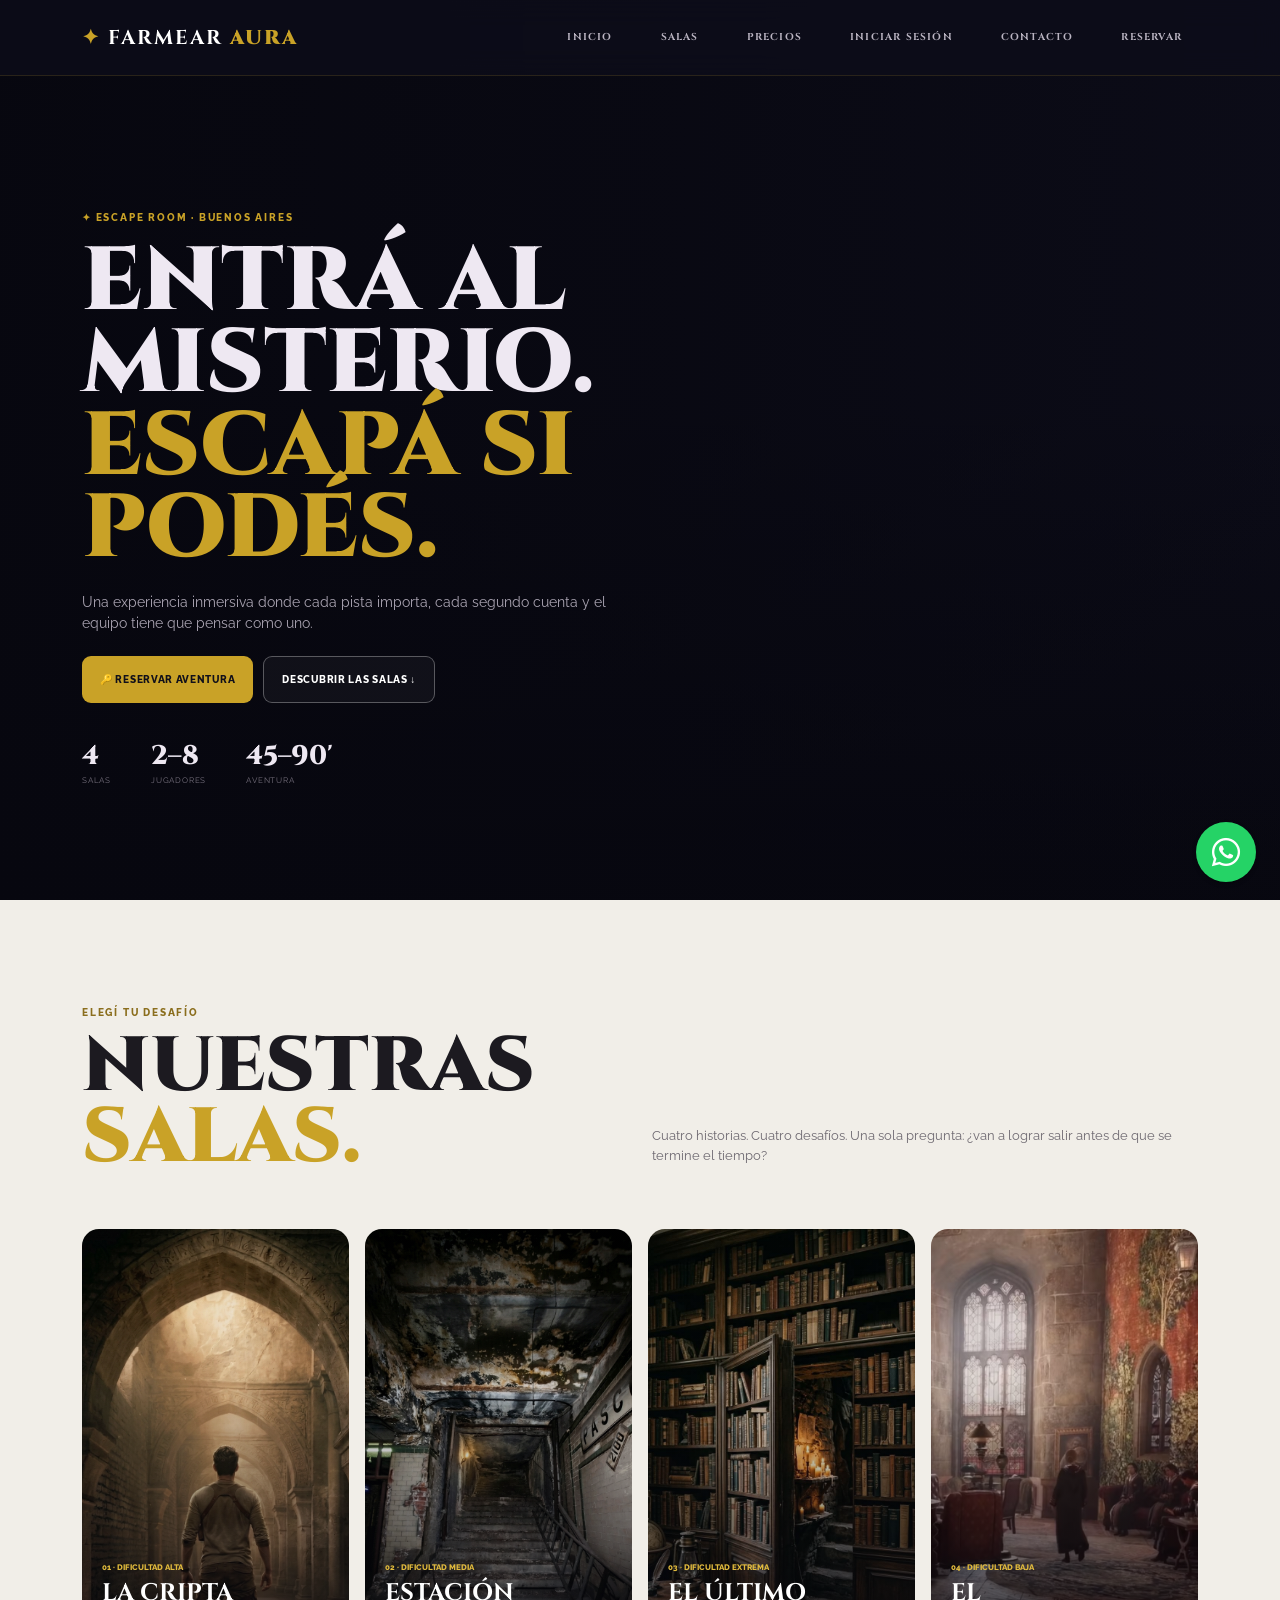
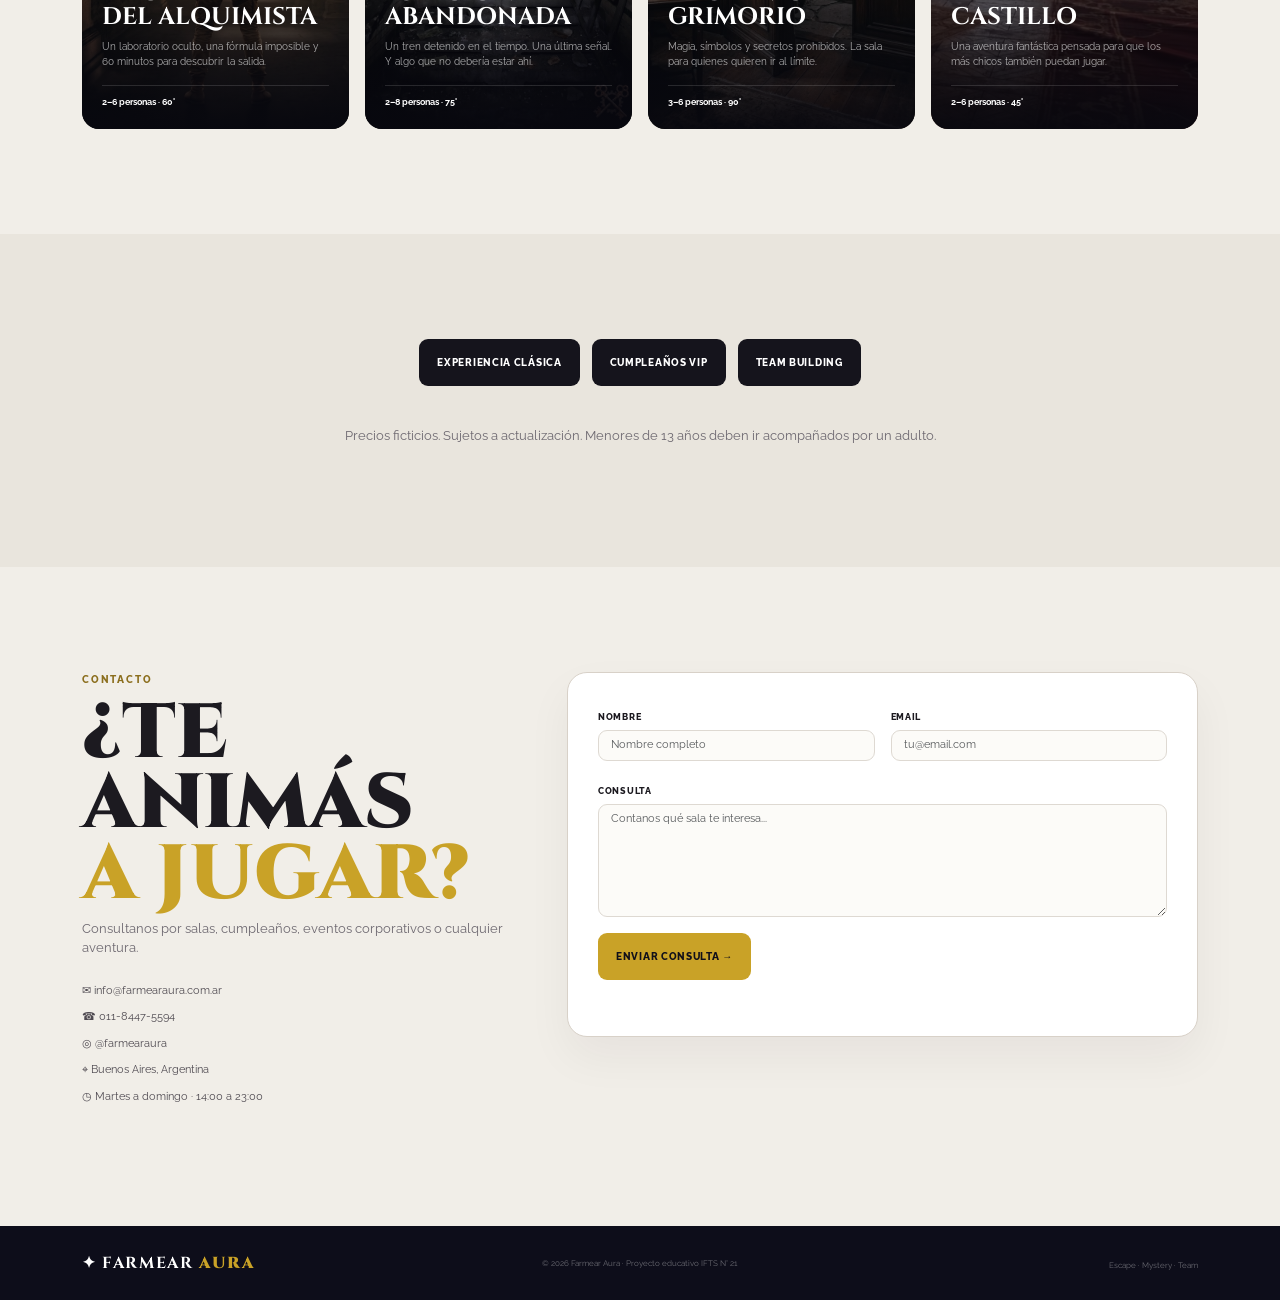
==== commit 5842bf58: "actu de Readme" ====
--- a/public/index.html
+++ b/public/index.html
@@ -19,7 +19,7 @@
        Bootstrap 5 CSS — andamiaje estructural
        Provee: grid (container/row/col), navbar, botones,
        formularios, utilidades de espaciado y display.
-       ola
+       ols
        ===================================================== -->
   <link href="https://cdn.jsdelivr.net/npm/bootstrap@5.3.3/dist/css/bootstrap.min.css" rel="stylesheet">
 
@@ -52,12 +52,12 @@
       <!--<a class="navbar-brand fa-brand" href="#inicio">
         <span>✦</span> FARMEAR <b>AURA</b>
       </a>-->
-      
+
       <!--Aca separamos las palabras e icono por clase para poder darle un estilo diferente a cada uno-->
       <a class="navbar-brand fa-brand" href="#inicio">
-      <span class="fa-icon">✦</span>
-      <span class="fa-farmear">FARMEAR</span>
-      <b class="fa-aura">AURA</b>
+        <span class="fa-icon">✦</span>
+        <span class="fa-farmear">FARMEAR</span>
+        <b class="fa-aura">AURA</b>
       </a>
 
       <!-- Bootstrap maneja el toggle de este botón automáticamente
@@ -74,12 +74,13 @@
           <li class="nav-item"><a class="nav-link fa-nav-link" href="#inicio" data-section="inicio">INICIO</a></li>
           <li class="nav-item"><a class="nav-link fa-nav-link" href="#salas" data-section="salas">SALAS</a></li>
           <li class="nav-item"><a class="nav-link fa-nav-link" href="#precios" data-section="precios">PRECIOS</a></li>
-          <li class="nav-item"><a class="nav-link fa-nav-link" href="../public/paginas/login.html" data-section="reservas">INICIAR SESIÓN</a>
+          <li class="nav-item"><a class="nav-link fa-nav-link" href="paginas/login.html" data-section="reservas">INICIAR
+              SESIÓN</a>
           </li>
           <li class="nav-item"><a class="nav-link fa-nav-link" href="#contacto" data-section="contacto">CONTACTO</a>
           </li>
           <li class="nav-item">
-            <button id = 'btn-cargar' class="nav-link fa-nav-cta" popovertarget="popup-dinamico"> RESERVAR </button>
+            <button id='btn-cargar' class="nav-link fa-nav-cta" popovertarget="popup-dinamico"> RESERVAR </button>
           </li>
         </ul>
       </div>
@@ -90,17 +91,17 @@
 
   <main>
 
-      <div id="popup-dinamico" popover>
-        <iframe src="../public/paginas/reserva.html" title="Formulario de reserva"></iframe>
-      </div>
+    <div id="popup-dinamico" popover>
+      <iframe src="paginas/reserva.html" title="Formulario de reserva"></iframe>
+    </div>
 
     <script>
-        document.querySelectorAll("[data-abrir-reserva]").forEach(el => {
+      document.querySelectorAll("[data-abrir-reserva]").forEach(el => {
         el.addEventListener("click", (e) => {
-        e.preventDefault();
-        document.getElementById("popup-dinamico").showPopover();
+          e.preventDefault();
+          document.getElementById("popup-dinamico").showPopover();
         });
-        });
+      });
 
     </script>
 
@@ -136,15 +137,7 @@
 
           <!-- d-none d-lg-block: Bootstrap oculta este bloque en
                pantallas menores a lg (992px) -->
-          <div class="col-lg-4 d-none d-lg-block">
-            <div class="fa-mission">
-              <small>MISIÓN ABIERTA</small>
-              <div class="fa-mission-icon">🔒</div>
-              <h2>¿Podés<br><span>escapar?</span></h2>
-              <p>Elegí una sala y descubrí cuánto dura tu suerte.</p>
-              <a href="#reservas">Elegir sala →</a>
-            </div>
-          </div>
+
 
         </div>
       </div>
@@ -271,41 +264,41 @@
          Custom: fa-pricing, fa-price-card, fa-price-featured
          =================================================== -->
     <section class="fa-section fa-pricing" id="precios">
-        <div class="container">
-
-          <div class="fa-price-tabs" role="group" aria-label="Tarifas">
-            <button type="button" class="btn fa-btn fa-btn-dark fa-price-tab"
-            data-target="precio-clasica" aria-controls="precio-clasica" aria-expanded="false">
+      <div class="container">
+
+        <div class="fa-price-tabs" role="group" aria-label="Tarifas">
+          <button type="button" class="btn fa-btn fa-btn-dark fa-price-tab" data-target="precio-clasica"
+            aria-controls="precio-clasica" aria-expanded="false">
             Experiencia clásica
-            </button>
-            <button type="button" class="btn fa-btn fa-btn-dark fa-price-tab"
-            data-target="precio-vip" aria-controls="precio-vip" aria-expanded="false">
+          </button>
+          <button type="button" class="btn fa-btn fa-btn-dark fa-price-tab" data-target="precio-vip"
+            aria-controls="precio-vip" aria-expanded="false">
             Cumpleaños VIP
-            </button>
-            <button type="button" class="btn fa-btn fa-btn-dark fa-price-tab"
-            data-target="precio-team" aria-controls="precio-team" aria-expanded="false">
+          </button>
+          <button type="button" class="btn fa-btn fa-btn-dark fa-price-tab" data-target="precio-team"
+            aria-controls="precio-team" aria-expanded="false">
             Team building
-           </button>
-          </div>
-
-           <div class="row g-3 justify-content-center align-items-center">
-                      
-              <div class="col-lg-4 col-md-8 fa-price-panel" id="precio-clasica">
-            
-                <article class="fa-price-card">
-                <small>EXPERIENCIA CLÁSICA</small>
-                <h3>Sesión individual</h3>
-                <strong>$30.000<i>/persona</i></strong>
-                <ul>
-                  <li>✓ Una sala a elección</li>
-                  <li>✓ Game Master</li>
-                  <li>✓ Hasta 8 personas</li>
-                </ul>
-                <a class="btn fa-btn fa-btn-dark" href="#contacto">Consultar</a>
-                </article>
-              </div>
-
-          <div class="col-lg-4 col-md-8 fa-price-panel" id="precio-vip">     
+          </button>
+        </div>
+
+        <div class="row g-3 justify-content-center align-items-center">
+
+          <div class="col-lg-4 col-md-8 fa-price-panel" id="precio-clasica">
+
+            <article class="fa-price-card">
+              <small>EXPERIENCIA CLÁSICA</small>
+              <h3>Sesión individual</h3>
+              <strong>$30.000<i>/persona</i></strong>
+              <ul>
+                <li>✓ Una sala a elección</li>
+                <li>✓ Game Master</li>
+                <li>✓ Hasta 8 personas</li>
+              </ul>
+              <a class="btn fa-btn fa-btn-dark" href="#contacto">Consultar</a>
+            </article>
+          </div>
+
+          <div class="col-lg-4 col-md-8 fa-price-panel" id="precio-vip">
             <article class="fa-price-card">
               <small>CELEBRACIÓN</small>
               <h3>Cumpleaños VIP</h3>
@@ -320,7 +313,7 @@
             </article>
           </div>
 
-          <div class="col-lg-4 col-md-8 fa-price-panel" id="precio-team">    
+          <div class="col-lg-4 col-md-8 fa-price-panel" id="precio-team">
             <article class="fa-price-card">
               <small>EMPRESAS</small>
               <h3>Team Building</h3>
@@ -409,15 +402,13 @@
         </div>
       </div>
 
-      <a class="whatsapp" id="btnWhatsapp"
-          href="https://wa.me/549XXXXXXXXXX?text=Hola!"
-          target="_blank" rel="noopener"
-          aria-label="Escribinos por WhatsApp">
-          <i class="fa-brands fa-whatsapp"></i>
+      <a class="whatsapp" id="btnWhatsapp" href="https://wa.me/549XXXXXXXXXX?text=Hola!" target="_blank" rel="noopener"
+        aria-label="Escribinos por WhatsApp">
+        <i class="fa-brands fa-whatsapp"></i>
       </a>
     </section>
-          
-   
+
+
 
   </main>
 
--- a/public/assets/css/styles.css
+++ b/public/assets/css/styles.css
@@ -815,7 +815,6 @@
   color: #1c1a20 !important;
   width: 350px;
 }
-
 
 
 
